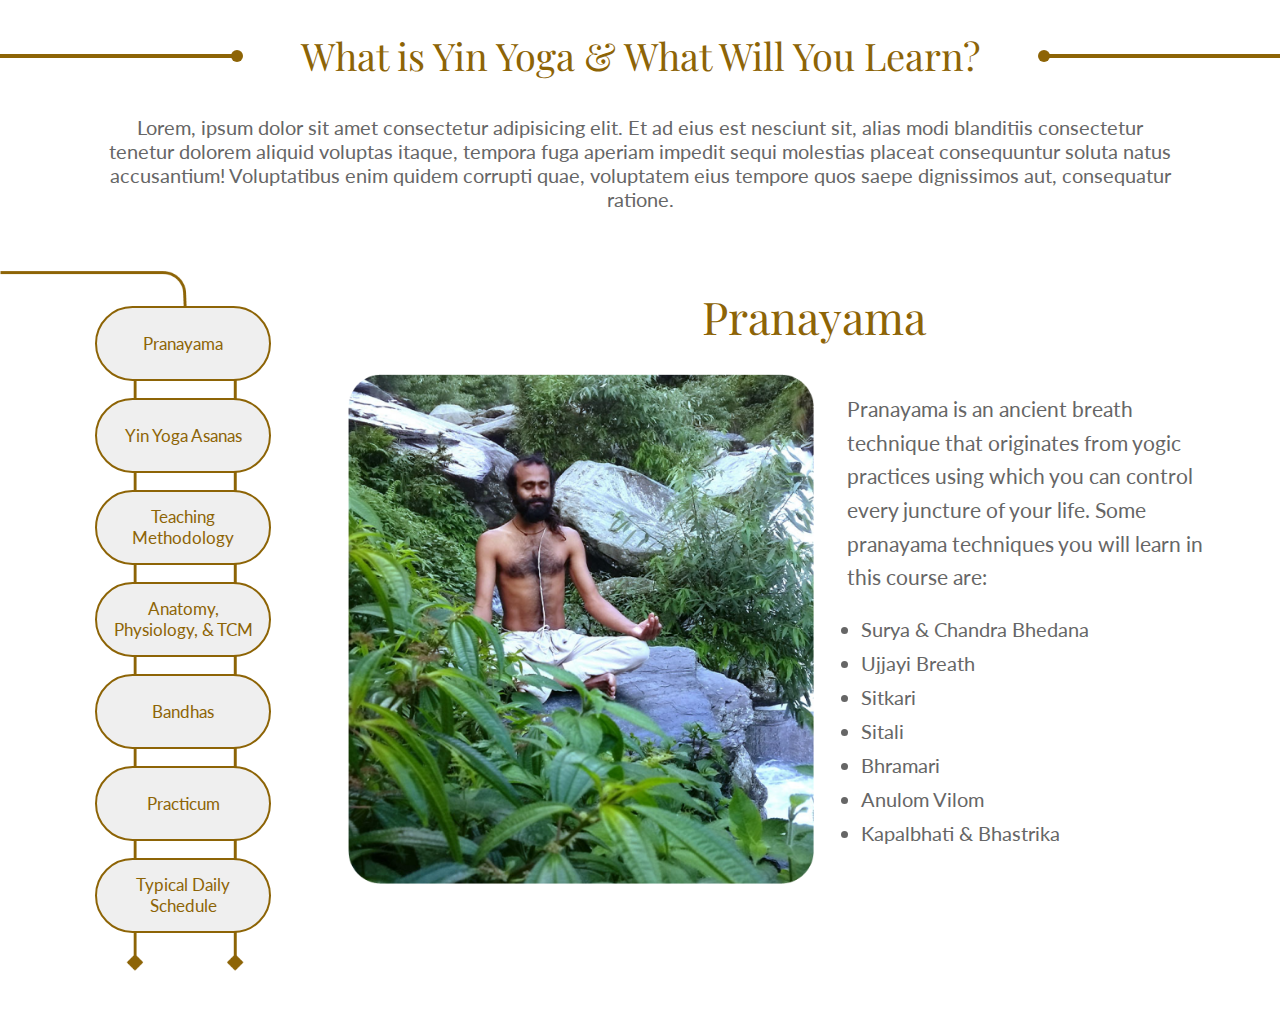
==== project-one/index.html @ 40f3069b "version 1" ====
<!DOCTYPE html>
<html lang="en">
  <head>
    <meta charset="UTF-8" />
    <meta name="viewport" content="width=device-width, initial-scale=1.0" />
    <title>Shree Hari Yoga</title>
    <link rel="stylesheet" href="style.css" />
    <link
      rel="stylesheet"
      type="text/css"
      href="//fonts.googleapis.com/css?family=Playfair+Display"
    />
    <link
      href="https://fonts.googleapis.com/css?family=Lato"
      rel="stylesheet"
    />
  </head>

  <body>
    <div class="container">
      <div class="bar bar1"></div>
      <div class="heading">What is Yin Yoga & What Will You Learn?</div>
      <div class="bar bar2"></div>
    </div>

    <div class="middle-text">
      Lorem, ipsum dolor sit amet consectetur adipisicing elit. Et ad eius est
      nesciunt sit, alias modi blanditiis consectetur tenetur dolorem aliquid
      voluptas itaque, tempora fuga aperiam impedit sequi molestias placeat
      consequuntur soluta natus accusantium! Voluptatibus enim quidem corrupti
      quae, voluptatem eius tempore quos saepe dignissimos aut, consequatur
      ratione.
    </div>

    <div class="main-container">
      <div class="button-bg-container">
        <img class="tab-bg" src="images/tabsbg.png" alt="Background Image" />
        <div class="button-container">
          <button class="btn" data-target="pranayama">Pranayama</button>
          <button class="btn" data-target="asanas">Yin Yoga Asanas</button>
          <button class="btn" data-target="teaching-methodology">
            Teaching Methodology
          </button>
          <button class="btn" data-target="anatomy">
            Anatomy, Physiology, & TCM
          </button>
          <button class="btn" data-target="bandhas">Bandhas</button>
          <button class="btn" data-target="practicum">Practicum</button>
          <button class="btn" data-target="daily-schedule">
            Typical Daily Schedule
          </button>
        </div>
      </div>
      <div class="main-content">
        <div class="title">
          <p>Pranayama</p>
        </div>
        <div class="content">
          <img class="main-image" src="images/pranayama.png" alt="Main Image" />
          <div class="description">
            <p>
              Pranayama is an ancient breath technique that originates from
              yogic practices using which you can control every juncture of your
              life. Some pranayama techniques you will learn in this course are:
            </p>
            <ul>
              <li>Surya & Chandra Bhedana</li>
              <li>Ujjayi Breath</li>
              <li>Sitkari</li>
              <li>Sitali</li>
              <li>Bhramari</li>
              <li>Anulom Vilom</li>
              <li>Kapalbhati & Bhastrika</li>
            </ul>
          </div>
        </div>
      </div>
    </div>
    <script src="main.js"></script>
  </body>
</html>
---- project-one/style.css ----
* {
    margin: 0;
    padding: 0;
  }
  
  .container {
    display: flex;
    align-items: center;
    position: relative;
    top: 30px;
  }
  
  .heading {
    color: #8D6406;
    font-family: 'Playfair Display';
    margin: 0;
    padding: 0 5%;
    text-align: center;
    white-space: nowrap;
    font-size: 38px;
  }
  
  .bar {
    width: 250px;
    height: 4px;
    background-color: #8D6406;
    position: relative;
  }
  
  .bar1 {
    left: 0%;
  }
  
  .bar2 {
    right: 0%;
  }
  
  .bar1::after,
  .bar2::after {
    content: '';
    position: absolute;
    width: 12px;
    height: 12px;
    background-color: #8D6406;
    border-radius: 50%;
    top: 50%;
    transform: translateY(-50%);
  }
  
  .bar1::after {
    right: -6px;
  }
  
  .bar2::after {
    left: -6px;
  }
  
  .middle-text {
    padding-top: 5%;
    padding-left: 8%;
    padding-right: 8%;
    text-align: center;
    font-size: 20px;
    font-family: "Lato", sans-serif;
    color: #666;
  }
  
  .button-bg-container {
    position: relative;
    display: flex;
    margin-bottom: 5%;
  }
  
  .tab-bg {
    width: 90%;
    height: auto;
    margin-top: 60px;
    position: relative;
  }
  
  .button-container {
    position: absolute;
    z-index: 2;
    display: flex;
    flex-direction: column;
    gap: 10px;
    top: 12%;
    left: 35%;
  }
  
  .btn {
    box-sizing: border-box;
    display: flex;
    flex-direction: column;
    justify-content: center;
    align-items: center;
    padding: 9% 5% 9% 5%;
    width: 100%;
    height: 75px;
    border: 2px solid #8D6406;
    border-radius: 50px;
    color: #8D6406;
    font-size: 17px;
    cursor: pointer;
    text-decoration: none;
    text-align: center;
    margin: 2% 0 2% 0;
    font-family: "Lato", sans-serif;
  }
  
  .main-content {
    display: flex;
    flex-direction: column;
    margin-left: 6%;
  }
  
  .title {
    font-family: 'Playfair Display';
    font-size: 45px;
    color: #8D6406;
    text-align: center;
    margin-bottom: 3%;
    margin-top: 8%;
  }
  
  .content {
    display: flex;
    flex-direction: row;
    /* justify-content: flex-start; */
    align-items: flex-start;
  }
  
  .main-image {
    width: 50%;
    height: 65%;
  }
  
  .description {
    max-width: 600px;
  }
  
  .description p {
    font-size: 21px;
    color: #666;
    line-height: 1.6;
    margin: 4% 15% 5% 7%;
    font-family: "Lato";
  }
  
  .description ul {
    list-style-type: disc;
    padding-left: 10%;
    color: #666;
    font-size: 20px;
    font-family: "Lato";
  }
  
  .description li {
    margin-bottom: 10px;
    font-size: 20px;
  }

  .main-container {
    display: flex;
    flex-direction: row;
    align-items: flex-start;
  }
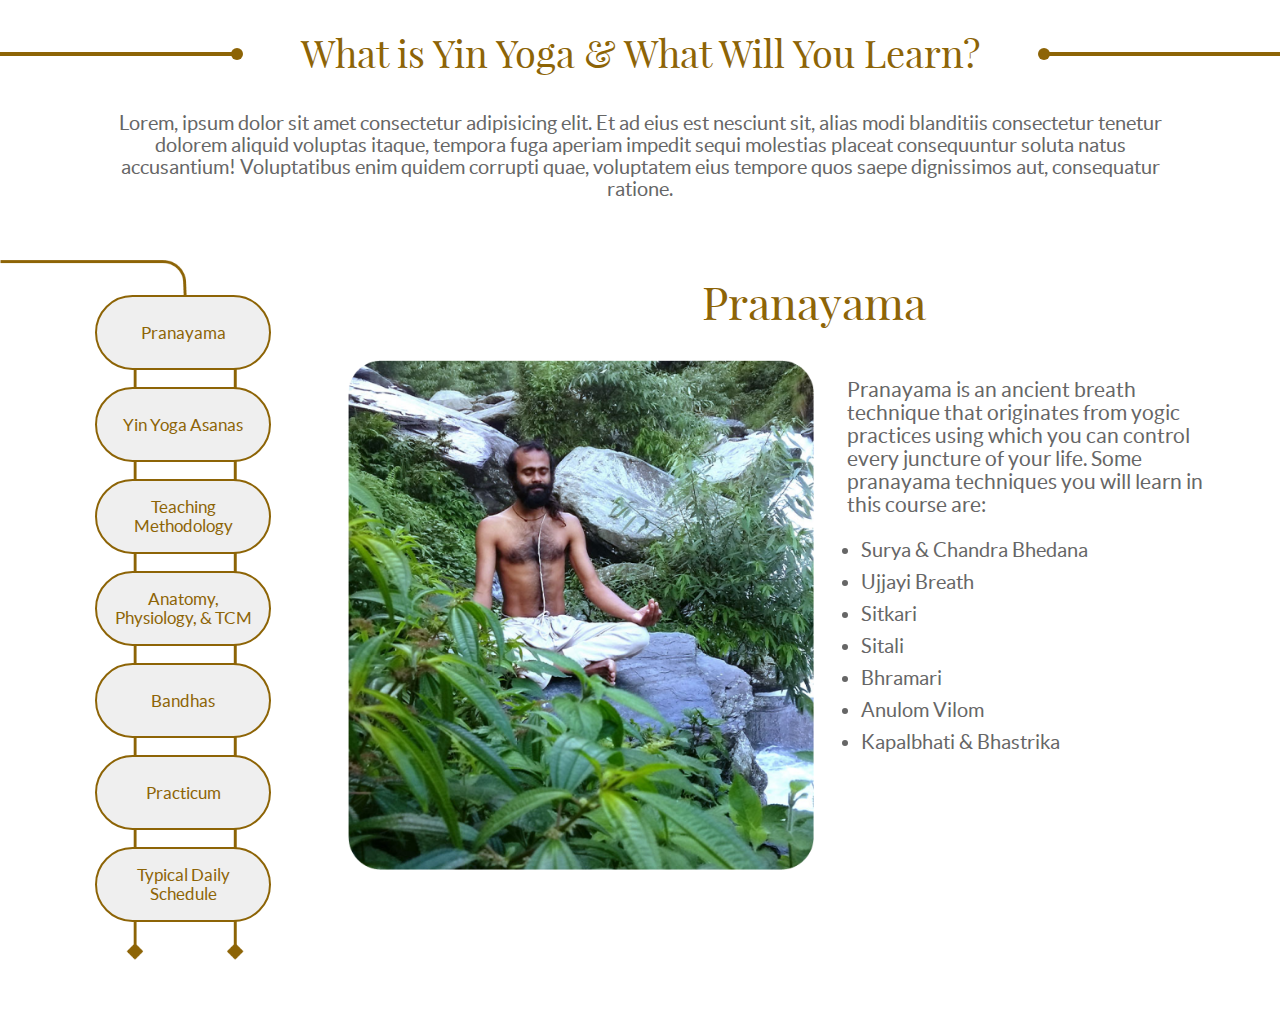
==== commit 8161e251: "version 2" ====
--- a/project-one/index.html
+++ b/project-one/index.html
@@ -5,15 +5,6 @@
     <meta name="viewport" content="width=device-width, initial-scale=1.0" />
     <title>Shree Hari Yoga</title>
     <link rel="stylesheet" href="style.css" />
-    <link
-      rel="stylesheet"
-      type="text/css"
-      href="//fonts.googleapis.com/css?family=Playfair+Display"
-    />
-    <link
-      href="https://fonts.googleapis.com/css?family=Lato"
-      rel="stylesheet"
-    />
   </head>
 
   <body>
--- a/project-one/style.css
+++ b/project-one/style.css
@@ -2,6 +2,22 @@
     margin: 0;
     padding: 0;
   }
+
+@font-face {
+  font-family: 'Lato';
+    src: url('fonts/lato-regular-webfont.woff') format('woff'),
+         url('fonts/lato-regular-webfont.woff2') format('woff2');
+  font-weight: normal;
+  font-style: normal;
+}
+
+@font-face {
+  font-family: 'Playfair Display';
+  src: url('fonts/playfairdisplay-regular-webfont.woff2') format('woff2'),
+       url('fonts/playfairdisplay-regular-webfont.woff') format('woff');
+  font-weight: normal;
+  font-style: normal;
+}
   
   .container {
     display: flex;
@@ -56,9 +72,7 @@
   }
   
   .middle-text {
-    padding-top: 5%;
-    padding-left: 8%;
-    padding-right: 8%;
+    padding: 5% 8% 0 8%;
     text-align: center;
     font-size: 20px;
     font-family: "Lato", sans-serif;
@@ -73,7 +87,6 @@
   
   .tab-bg {
     width: 90%;
-    height: auto;
     margin-top: 60px;
     position: relative;
   }
@@ -89,12 +102,10 @@
   }
   
   .btn {
-    box-sizing: border-box;
     display: flex;
-    flex-direction: column;
     justify-content: center;
     align-items: center;
-    padding: 9% 5% 9% 5%;
+    padding: 9% 5%;
     width: 100%;
     height: 75px;
     border: 2px solid #8D6406;
@@ -102,9 +113,8 @@
     color: #8D6406;
     font-size: 17px;
     cursor: pointer;
-    text-decoration: none;
     text-align: center;
-    margin: 2% 0 2% 0;
+    margin: 2% 0 ;
     font-family: "Lato", sans-serif;
   }
   
@@ -119,14 +129,11 @@
     font-size: 45px;
     color: #8D6406;
     text-align: center;
-    margin-bottom: 3%;
-    margin-top: 8%;
+    margin: 8% 0 3%;
   }
   
   .content {
     display: flex;
-    flex-direction: row;
-    /* justify-content: flex-start; */
     align-items: flex-start;
   }
   
@@ -139,22 +146,22 @@
     max-width: 600px;
   }
   
+  .description p,
+  .description ul {
+      font-size: 21px;
+      color: #666;
+      font-family: "Lato";
+  }
+
   .description p {
-    font-size: 21px;
-    color: #666;
-    line-height: 1.6;
     margin: 4% 15% 5% 7%;
-    font-family: "Lato";
   }
   
   .description ul {
-    list-style-type: disc;
-    padding-left: 10%;
-    color: #666;
-    font-size: 20px;
-    font-family: "Lato";
+      list-style-type: disc;
+      padding-left: 10%;
   }
-  
+
   .description li {
     margin-bottom: 10px;
     font-size: 20px;
@@ -162,6 +169,5 @@
 
   .main-container {
     display: flex;
-    flex-direction: row;
     align-items: flex-start;
   }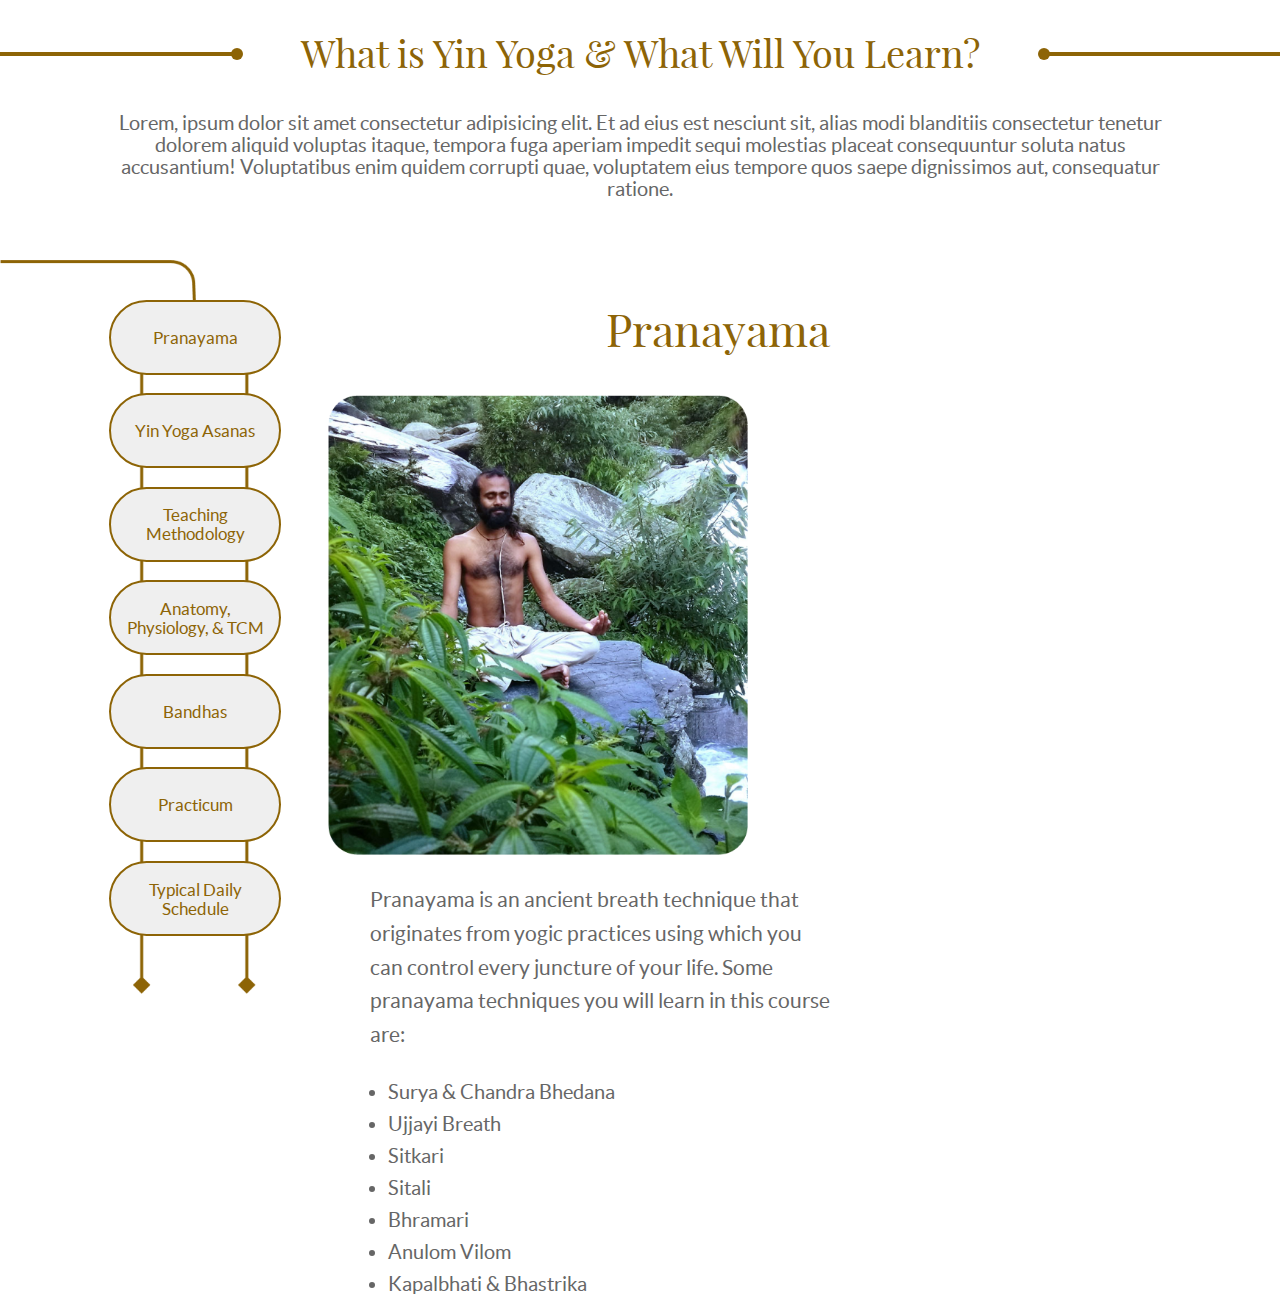
==== commit f094aa5b: "version 3" ====
--- a/project-one/index.html
+++ b/project-one/index.html
@@ -43,10 +43,149 @@
         </div>
       </div>
       <div class="main-content">
-        <div class="title">
-          <p>Pranayama</p>
-        </div>
-        <div class="content">
+        <div class="content" data-content="pranayama">
+          <div class="title">
+            <p>Pranayama</p>
+          </div>
+          <img class="main-image" src="images/pranayama.png" alt="Main Image" />
+          <div class="description">
+            <p>
+              Pranayama is an ancient breath technique that originates from
+              yogic practices using which you can control every juncture of your
+              life. Some pranayama techniques you will learn in this course are:
+            </p>
+            <ul>
+              <li>Surya & Chandra Bhedana</li>
+              <li>Ujjayi Breath</li>
+              <li>Sitkari</li>
+              <li>Sitali</li>
+              <li>Bhramari</li>
+              <li>Anulom Vilom</li>
+              <li>Kapalbhati & Bhastrika</li>
+            </ul>
+          </div>
+        </div>
+        <div class="content" data-content="asanas">
+          <div class="title">
+            <p>Yin Yoga Asanas</p>
+          </div>
+          <img class="main-image" src="images/pranayama.png" alt="Main Image" />
+          <div class="description">
+            <p>
+              Pranayama is an ancient breath technique that originates from
+              yogic practices using which you can control every juncture of your
+              life. Some pranayama techniques you will learn in this course are:
+            </p>
+            <ul>
+              <li>Surya & Chandra Bhedana</li>
+              <li>Ujjayi Breath</li>
+              <li>Sitkari</li>
+              <li>Sitali</li>
+              <li>Bhramari</li>
+              <li>Anulom Vilom</li>
+              <li>Kapalbhati & Bhastrika</li>
+            </ul>
+          </div>
+        </div>
+        <div class="content" data-content="methodology">
+          <div class="title">
+            <p>Pranayama</p>
+          </div>
+          <div class="inner-content">
+            <img
+              class="main-image"
+              src="images/pranayama.png"
+              alt="Main Image"
+            />
+            <div class="description">
+              <p>
+                Pranayama is an ancient breath technique that originates from
+                yogic practices using which you can control every juncture of
+                your life. Some pranayama techniques you will learn in this
+                course are:
+              </p>
+              <ul>
+                <li>Surya & Chandra Bhedana</li>
+                <li>Ujjayi Breath</li>
+                <li>Sitkari</li>
+                <li>Sitali</li>
+                <li>Bhramari</li>
+                <li>Anulom Vilom</li>
+                <li>Kapalbhati & Bhastrika</li>
+              </ul>
+            </div>
+          </div>
+        </div>
+        <div class="content" data-content="anatomy">
+          <div class="title">
+            <p>Anatomy, Physiology, & TCM</p>
+          </div>
+          <img class="main-image" src="images/pranayama.png" alt="Main Image" />
+          <div class="description">
+            <p>
+              Pranayama is an ancient breath technique that originates from
+              yogic practices using which you can control every juncture of your
+              life. Some pranayama techniques you will learn in this course are:
+            </p>
+            <ul>
+              <li>Surya & Chandra Bhedana</li>
+              <li>Ujjayi Breath</li>
+              <li>Sitkari</li>
+              <li>Sitali</li>
+              <li>Bhramari</li>
+              <li>Anulom Vilom</li>
+              <li>Kapalbhati & Bhastrika</li>
+            </ul>
+          </div>
+        </div>
+        <div class="content" data-content="bandhas">
+          <div class="title">
+            <p>Bandhas</p>
+          </div>
+          <img class="main-image" src="images/pranayama.png" alt="Main Image" />
+          <div class="description">
+            <p>
+              Pranayama is an ancient breath technique that originates from
+              yogic practices using which you can control every juncture of your
+              life. Some pranayama techniques you will learn in this course are:
+            </p>
+            <ul>
+              <li>Surya & Chandra Bhedana</li>
+              <li>Ujjayi Breath</li>
+              <li>Sitkari</li>
+              <li>Sitali</li>
+              <li>Bhramari</li>
+              <li>Anulom Vilom</li>
+              <li>Kapalbhati & Bhastrika</li>
+            </ul>
+          </div>
+        </div>
+        <div class="content" data-content="practicum">
+          <div class="title">
+            <p>Practicum</p>
+          </div>
+          <img class="main-image" src="images/pranayama.png" alt="Main Image" />
+          <div class="description">
+            <p>
+              Pranayama is an ancient breath technique that originates from
+              yogic practices using which you can control every juncture of your
+              life. Some pranayama techniques you will learn in this course are:
+            </p>
+            <ul>
+              <li>Surya & Chandra Bhedana</li>
+              <li>Ujjayi Breath</li>
+              <li>Sitkari</li>
+              <li>Sitali</li>
+              <li>Bhramari</li>
+              <li>Anulom Vilom</li>
+              <li>Kapalbhati & Bhastrika</li>
+            </ul>
+          </div>
+        </div>
+        <div class="content" data-content="schedule">
+          <div class="title">
+            <p>Schedule</p>
+          </div>
           <img class="main-image" src="images/pranayama.png" alt="Main Image" />
           <div class="description">
             <p>
--- a/project-one/style.css
+++ b/project-one/style.css
@@ -1,12 +1,12 @@
 * {
-    margin: 0;
-    padding: 0;
-  }
+  margin: 0;
+  padding: 0;
+}
 
 @font-face {
   font-family: 'Lato';
-    src: url('fonts/lato-regular-webfont.woff') format('woff'),
-         url('fonts/lato-regular-webfont.woff2') format('woff2');
+  src: url('fonts/lato-regular-webfont.woff') format('woff'),
+       url('fonts/lato-regular-webfont.woff2') format('woff2');
   font-weight: normal;
   font-style: normal;
 }
@@ -18,156 +18,167 @@
   font-weight: normal;
   font-style: normal;
 }
-  
-  .container {
-    display: flex;
-    align-items: center;
-    position: relative;
-    top: 30px;
-  }
-  
-  .heading {
-    color: #8D6406;
-    font-family: 'Playfair Display';
-    margin: 0;
-    padding: 0 5%;
-    text-align: center;
-    white-space: nowrap;
-    font-size: 38px;
-  }
-  
-  .bar {
-    width: 250px;
-    height: 4px;
-    background-color: #8D6406;
-    position: relative;
-  }
-  
-  .bar1 {
-    left: 0%;
-  }
-  
-  .bar2 {
-    right: 0%;
-  }
-  
-  .bar1::after,
-  .bar2::after {
-    content: '';
-    position: absolute;
-    width: 12px;
-    height: 12px;
-    background-color: #8D6406;
-    border-radius: 50%;
-    top: 50%;
-    transform: translateY(-50%);
-  }
-  
-  .bar1::after {
-    right: -6px;
-  }
-  
-  .bar2::after {
-    left: -6px;
-  }
-  
-  .middle-text {
-    padding: 5% 8% 0 8%;
-    text-align: center;
-    font-size: 20px;
-    font-family: "Lato", sans-serif;
-    color: #666;
-  }
-  
-  .button-bg-container {
-    position: relative;
-    display: flex;
-    margin-bottom: 5%;
-  }
-  
-  .tab-bg {
-    width: 90%;
-    margin-top: 60px;
-    position: relative;
-  }
-  
-  .button-container {
-    position: absolute;
-    z-index: 2;
-    display: flex;
-    flex-direction: column;
-    gap: 10px;
-    top: 12%;
-    left: 35%;
-  }
-  
-  .btn {
-    display: flex;
-    justify-content: center;
-    align-items: center;
-    padding: 9% 5%;
-    width: 100%;
-    height: 75px;
-    border: 2px solid #8D6406;
-    border-radius: 50px;
-    color: #8D6406;
-    font-size: 17px;
-    cursor: pointer;
-    text-align: center;
-    margin: 2% 0 ;
-    font-family: "Lato", sans-serif;
-  }
-  
-  .main-content {
-    display: flex;
-    flex-direction: column;
-    margin-left: 6%;
-  }
-  
-  .title {
-    font-family: 'Playfair Display';
-    font-size: 45px;
-    color: #8D6406;
-    text-align: center;
-    margin: 8% 0 3%;
-  }
-  
-  .content {
-    display: flex;
-    align-items: flex-start;
-  }
-  
-  .main-image {
-    width: 50%;
-    height: 65%;
-  }
-  
-  .description {
-    max-width: 600px;
-  }
-  
-  .description p,
-  .description ul {
-      font-size: 21px;
-      color: #666;
-      font-family: "Lato";
-  }
 
-  .description p {
-    margin: 4% 15% 5% 7%;
-  }
-  
-  .description ul {
-      list-style-type: disc;
-      padding-left: 10%;
-  }
+.container {
+  display: flex;
+  align-items: center;
+  position: relative;
+  top: 30px;
+}
 
-  .description li {
-    margin-bottom: 10px;
-    font-size: 20px;
-  }
+.heading {
+  color: #8D6406;
+  font-family: 'Playfair Display';
+  margin: 0;
+  padding: 0 5%;
+  text-align: center;
+  white-space: nowrap;
+  font-size: 38px;
+}
 
-  .main-container {
-    display: flex;
-    align-items: flex-start;
-  }+.bar {
+  width: 250px;
+  height: 4px;
+  background-color: #8D6406;
+  position: relative;
+}
+
+.bar1 {
+  left: 0%;
+}
+
+.bar2 {
+  right: 0%;
+}
+
+.bar1::after,
+.bar2::after {
+  content: '';
+  position: absolute;
+  width: 12px;
+  height: 12px;
+  background-color: #8D6406;
+  border-radius: 50%;
+  top: 50%;
+  transform: translateY(-50%);
+}
+
+.bar1::after {
+  right: -6px;
+}
+
+.bar2::after {
+  left: -6px;
+}
+
+.main-container {
+  display: flex;
+  align-items: flex-start;
+}
+
+.middle-text {
+  padding: 5% 8% 0 8%;
+  text-align: center;
+  font-size: 20px;
+  font-family: "Lato", sans-serif;
+  color: #666;
+}
+
+.button-bg-container {
+  position: relative;
+  display: flex;
+  margin-bottom: 5%;
+}
+
+.tab-bg {
+  width: 75%;
+  margin-top: 60px;
+  position: relative;
+}
+
+.button-container {
+  position: absolute;
+  z-index: 2;
+  display: flex;
+  flex-direction: column;
+  gap: 10px;
+  top: 12%;
+  left: 32%;
+}
+
+.btn {
+  display: flex;
+  justify-content: center;
+  align-items: center;
+  padding: 9% 5%;
+  width: 80%;
+  height: 75px;
+  border: 2px solid #8D6406;
+  border-radius: 50px;
+  color: #8D6406;
+  font-size: 17px;
+  cursor: pointer;
+  text-align: center;
+  margin: 2% 0;
+  font-family: "Lato", sans-serif;
+}
+
+.main-content {
+  display: flex;
+  flex-direction: column;
+  margin-left: -1%;
+}
+
+.title {
+  font-family: 'Playfair Display';
+  font-size: 45px;
+  color: #8D6406;
+  text-align: center;
+  margin: 17% 0 6% 30%;
+}
+
+.content {
+  display: none;
+  flex-direction: column;
+  align-items: flex-start;
+  gap: 20px; 
+}
+
+.content-inner {
+  display: flex;
+  align-items: flex-start;
+  gap: 20px;
+}
+
+.main-image {
+  width: 70%;
+  height: 85%;
+}
+
+.description {
+  max-width: 600px;
+}
+
+.description p, .description ul {
+  flex: 1;
+}
+.description p {
+  font-size: 21px;
+  color: #666;
+  line-height: 1.6;
+  margin: 4% 15% 5% 7%;
+  font-family: "Lato";
+}
+
+.description ul {
+  list-style-type: disc;
+  padding-left: 10%; 
+  color: #666;
+  font-size: 20px;
+  font-family: "Lato";
+}
+
+.description li {
+  margin-bottom: 10px;
+  font-size: 20px;
+}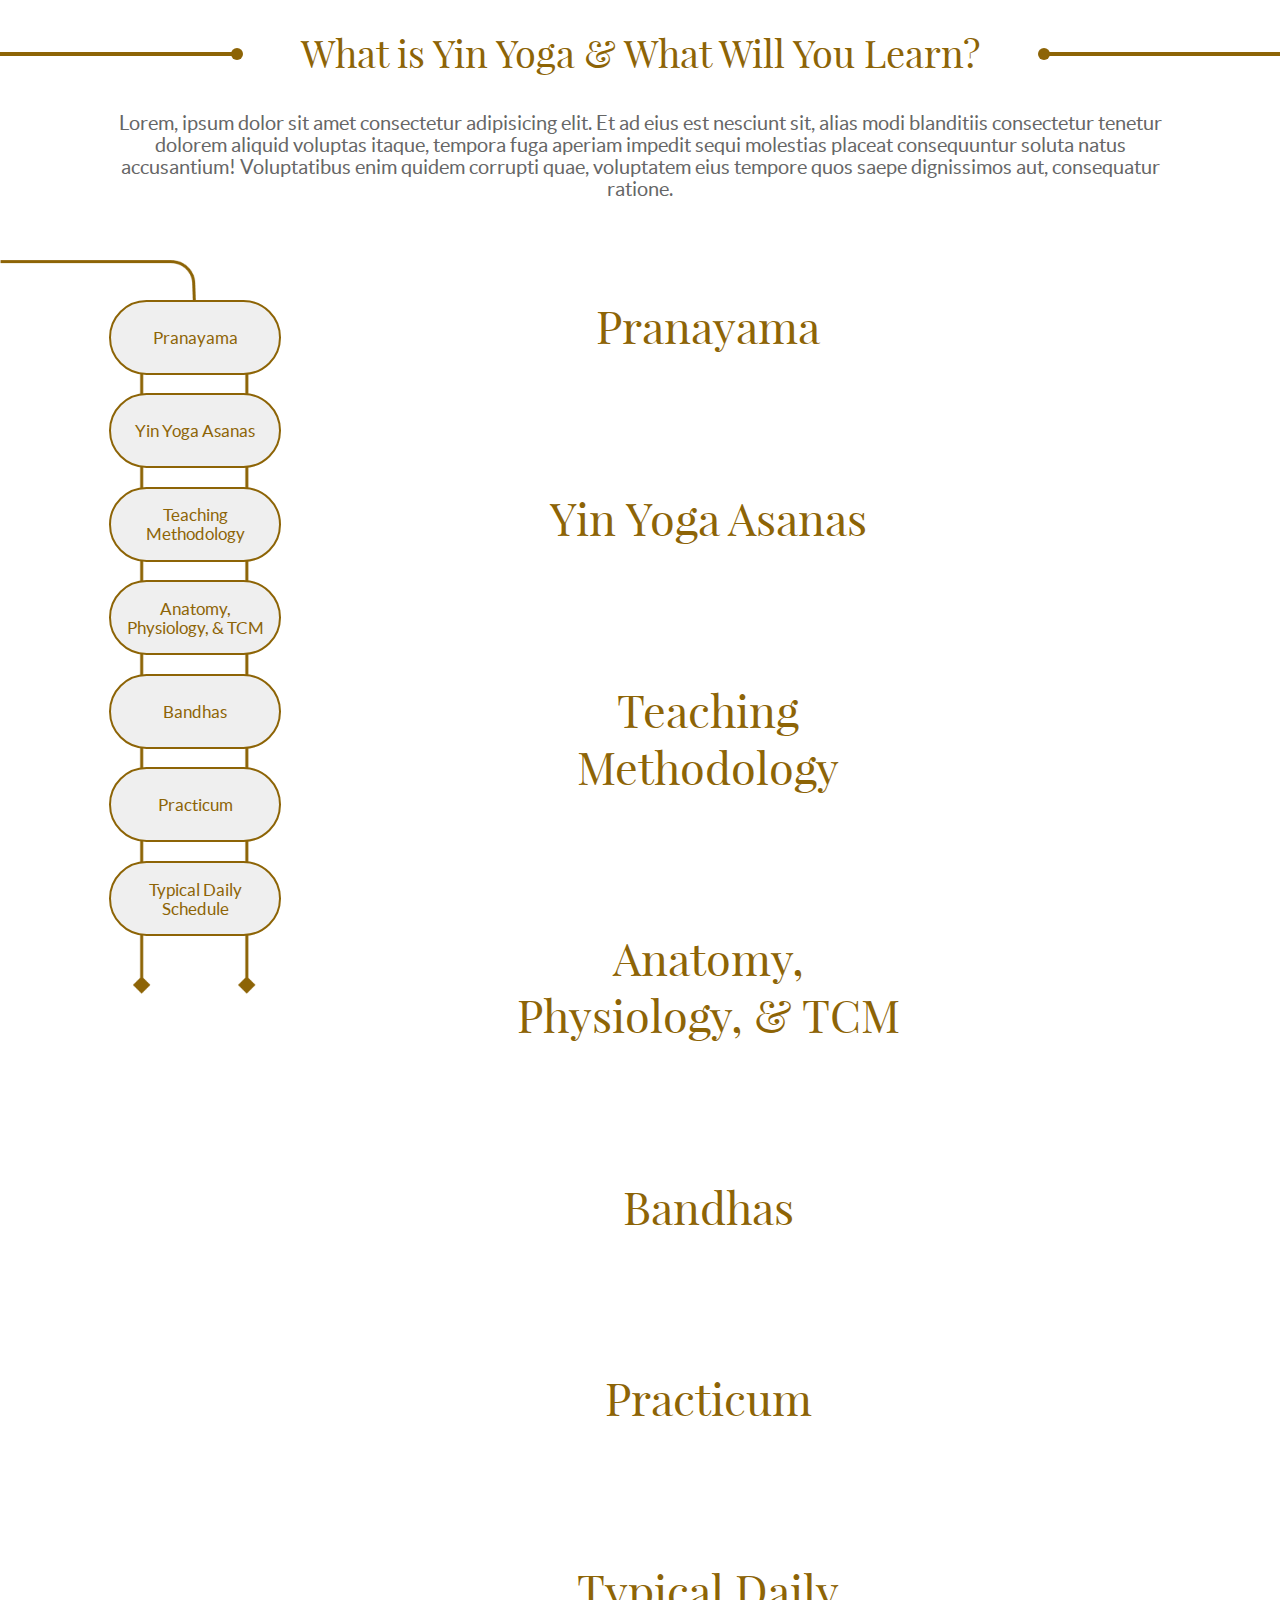
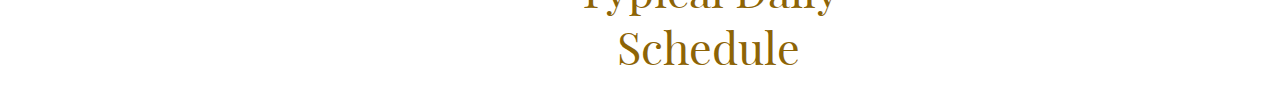
==== commit 4b9bb2bd: "version 4" ====
--- a/project-one/index.html
+++ b/project-one/index.html
@@ -43,165 +43,207 @@
         </div>
       </div>
       <div class="main-content">
-        <div class="content" data-content="pranayama">
+        <div class="inner-content" data-target="pranayama">
           <div class="title">
             <p>Pranayama</p>
           </div>
-          <img class="main-image" src="images/pranayama.png" alt="Main Image" />
-          <div class="description">
-            <p>
-              Pranayama is an ancient breath technique that originates from
-              yogic practices using which you can control every juncture of your
-              life. Some pranayama techniques you will learn in this course are:
-            </p>
-            <ul>
-              <li>Surya & Chandra Bhedana</li>
-              <li>Ujjayi Breath</li>
-              <li>Sitkari</li>
-              <li>Sitali</li>
-              <li>Bhramari</li>
-              <li>Anulom Vilom</li>
-              <li>Kapalbhati & Bhastrika</li>
-            </ul>
-          </div>
-        </div>
-        <div class="content" data-content="asanas">
+          <div class="content">
+            <img
+              class="main-image"
+              src="images/pranayama.png"
+              alt="Main Image"
+            />
+            <div class="description">
+              <p>
+                Pranayama is an ancient breath technique that originates from
+                yogic practices using which you can control every juncture of
+                your life. Some pranayama techniques you will learn in this
+                course are:
+              </p>
+              <ul>
+                <li>Surya & Chandra Bhedana</li>
+                <li>Ujjayi Breath</li>
+                <li>Sitkari</li>
+                <li>Sitali</li>
+                <li>Bhramari</li>
+                <li>Anulom Vilom</li>
+                <li>Kapalbhati & Bhastrika</li>
+              </ul>
+            </div>
+          </div>
+        </div>
+        <div class="inner-content" data-target="asanas">
           <div class="title">
             <p>Yin Yoga Asanas</p>
           </div>
-          <img class="main-image" src="images/pranayama.png" alt="Main Image" />
-          <div class="description">
-            <p>
-              Pranayama is an ancient breath technique that originates from
-              yogic practices using which you can control every juncture of your
-              life. Some pranayama techniques you will learn in this course are:
-            </p>
-            <ul>
-              <li>Surya & Chandra Bhedana</li>
-              <li>Ujjayi Breath</li>
-              <li>Sitkari</li>
-              <li>Sitali</li>
-              <li>Bhramari</li>
-              <li>Anulom Vilom</li>
-              <li>Kapalbhati & Bhastrika</li>
-            </ul>
-          </div>
-        </div>
-        <div class="content" data-content="methodology">
-          <div class="title">
-            <p>Pranayama</p>
-          </div>
-          <div class="inner-content">
-            <img
-              class="main-image"
-              src="images/pranayama.png"
-              alt="Main Image"
-            />
-            <div class="description">
-              <p>
-                Pranayama is an ancient breath technique that originates from
-                yogic practices using which you can control every juncture of
-                your life. Some pranayama techniques you will learn in this
-                course are:
-              </p>
-              <ul>
-                <li>Surya & Chandra Bhedana</li>
-                <li>Ujjayi Breath</li>
-                <li>Sitkari</li>
-                <li>Sitali</li>
-                <li>Bhramari</li>
-                <li>Anulom Vilom</li>
-                <li>Kapalbhati & Bhastrika</li>
-              </ul>
-            </div>
-          </div>
-        </div>
-        <div class="content" data-content="anatomy">
+          <div class="content">
+            <img
+              class="main-image"
+              src="images/pranayama.png"
+              alt="Main Image"
+            />
+            <div class="description">
+              <p>
+                Pranayama is an ancient breath technique that originates from
+                yogic practices using which you can control every juncture of
+                your life. Some pranayama techniques you will learn in this
+                course are:
+              </p>
+              <ul>
+                <li>Surya & Chandra Bhedana</li>
+                <li>Ujjayi Breath</li>
+                <li>Sitkari</li>
+                <li>Sitali</li>
+                <li>Bhramari</li>
+                <li>Anulom Vilom</li>
+                <li>Kapalbhati & Bhastrika</li>
+              </ul>
+            </div>
+          </div>
+        </div>
+        <div class="inner-content" data-target="teaching-methodology">
+          <div class="title">
+            <p>Teaching Methodology</p>
+          </div>
+          <div class="content">
+            <img
+              class="main-image"
+              src="images/pranayama.png"
+              alt="Main Image"
+            />
+            <div class="description">
+              <p>
+                Pranayama is an ancient breath technique that originates from
+                yogic practices using which you can control every juncture of
+                your life. Some pranayama techniques you will learn in this
+                course are:
+              </p>
+              <ul>
+                <li>Surya & Chandra Bhedana</li>
+                <li>Ujjayi Breath</li>
+                <li>Sitkari</li>
+                <li>Sitali</li>
+                <li>Bhramari</li>
+                <li>Anulom Vilom</li>
+                <li>Kapalbhati & Bhastrika</li>
+              </ul>
+            </div>
+          </div>
+        </div>
+        <div class="inner-content" data-target="anatomy">
           <div class="title">
             <p>Anatomy, Physiology, & TCM</p>
           </div>
-          <img class="main-image" src="images/pranayama.png" alt="Main Image" />
-          <div class="description">
-            <p>
-              Pranayama is an ancient breath technique that originates from
-              yogic practices using which you can control every juncture of your
-              life. Some pranayama techniques you will learn in this course are:
-            </p>
-            <ul>
-              <li>Surya & Chandra Bhedana</li>
-              <li>Ujjayi Breath</li>
-              <li>Sitkari</li>
-              <li>Sitali</li>
-              <li>Bhramari</li>
-              <li>Anulom Vilom</li>
-              <li>Kapalbhati & Bhastrika</li>
-            </ul>
-          </div>
-        </div>
-        <div class="content" data-content="bandhas">
+          <div class="content">
+            <img
+              class="main-image"
+              src="images/pranayama.png"
+              alt="Main Image"
+            />
+            <div class="description">
+              <p>
+                Pranayama is an ancient breath technique that originates from
+                yogic practices using which you can control every juncture of
+                your life. Some pranayama techniques you will learn in this
+                course are:
+              </p>
+              <ul>
+                <li>Surya & Chandra Bhedana</li>
+                <li>Ujjayi Breath</li>
+                <li>Sitkari</li>
+                <li>Sitali</li>
+                <li>Bhramari</li>
+                <li>Anulom Vilom</li>
+                <li>Kapalbhati & Bhastrika</li>
+              </ul>
+            </div>
+          </div>
+        </div>
+        <div class="inner-content" data-target="bandhas">
           <div class="title">
             <p>Bandhas</p>
           </div>
-          <img class="main-image" src="images/pranayama.png" alt="Main Image" />
-          <div class="description">
-            <p>
-              Pranayama is an ancient breath technique that originates from
-              yogic practices using which you can control every juncture of your
-              life. Some pranayama techniques you will learn in this course are:
-            </p>
-            <ul>
-              <li>Surya & Chandra Bhedana</li>
-              <li>Ujjayi Breath</li>
-              <li>Sitkari</li>
-              <li>Sitali</li>
-              <li>Bhramari</li>
-              <li>Anulom Vilom</li>
-              <li>Kapalbhati & Bhastrika</li>
-            </ul>
-          </div>
-        </div>
-        <div class="content" data-content="practicum">
+          <div class="content">
+            <img
+              class="main-image"
+              src="images/pranayama.png"
+              alt="Main Image"
+            />
+            <div class="description">
+              <p>
+                Pranayama is an ancient breath technique that originates from
+                yogic practices using which you can control every juncture of
+                your life. Some pranayama techniques you will learn in this
+                course are:
+              </p>
+              <ul>
+                <li>Surya & Chandra Bhedana</li>
+                <li>Ujjayi Breath</li>
+                <li>Sitkari</li>
+                <li>Sitali</li>
+                <li>Bhramari</li>
+                <li>Anulom Vilom</li>
+                <li>Kapalbhati & Bhastrika</li>
+              </ul>
+            </div>
+          </div>
+        </div>
+        <div class="inner-content" data-target="practicum">
           <div class="title">
             <p>Practicum</p>
           </div>
-          <img class="main-image" src="images/pranayama.png" alt="Main Image" />
-          <div class="description">
-            <p>
-              Pranayama is an ancient breath technique that originates from
-              yogic practices using which you can control every juncture of your
-              life. Some pranayama techniques you will learn in this course are:
-            </p>
-            <ul>
-              <li>Surya & Chandra Bhedana</li>
-              <li>Ujjayi Breath</li>
-              <li>Sitkari</li>
-              <li>Sitali</li>
-              <li>Bhramari</li>
-              <li>Anulom Vilom</li>
-              <li>Kapalbhati & Bhastrika</li>
-            </ul>
-          </div>
-        </div>
-        <div class="content" data-content="schedule">
-          <div class="title">
-            <p>Schedule</p>
-          </div>
-          <img class="main-image" src="images/pranayama.png" alt="Main Image" />
-          <div class="description">
-            <p>
-              Pranayama is an ancient breath technique that originates from
-              yogic practices using which you can control every juncture of your
-              life. Some pranayama techniques you will learn in this course are:
-            </p>
-            <ul>
-              <li>Surya & Chandra Bhedana</li>
-              <li>Ujjayi Breath</li>
-              <li>Sitkari</li>
-              <li>Sitali</li>
-              <li>Bhramari</li>
-              <li>Anulom Vilom</li>
-              <li>Kapalbhati & Bhastrika</li>
-            </ul>
+          <div class="content">
+            <img
+              class="main-image"
+              src="images/pranayama.png"
+              alt="Main Image"
+            />
+            <div class="description">
+              <p>
+                Pranayama is an ancient breath technique that originates from
+                yogic practices using which you can control every juncture of
+                your life. Some pranayama techniques you will learn in this
+                course are:
+              </p>
+              <ul>
+                <li>Surya & Chandra Bhedana</li>
+                <li>Ujjayi Breath</li>
+                <li>Sitkari</li>
+                <li>Sitali</li>
+                <li>Bhramari</li>
+                <li>Anulom Vilom</li>
+                <li>Kapalbhati & Bhastrika</li>
+              </ul>
+            </div>
+          </div>
+        </div>
+        <div class="inner-content" data-target="daily-schedule">
+          <div class="title">
+            <p>Typical Daily Schedule</p>
+          </div>
+          <div class="content">
+            <img
+              class="main-image"
+              src="images/pranayama.png"
+              alt="Main Image"
+            />
+            <div class="description">
+              <p>
+                Pranayama is an ancient breath technique that originates from
+                yogic practices using which you can control every juncture of
+                your life. Some pranayama techniques you will learn in this
+                course are:
+              </p>
+              <ul>
+                <li>Surya & Chandra Bhedana</li>
+                <li>Ujjayi Breath</li>
+                <li>Sitkari</li>
+                <li>Sitali</li>
+                <li>Bhramari</li>
+                <li>Anulom Vilom</li>
+                <li>Kapalbhati & Bhastrika</li>
+              </ul>
+            </div>
           </div>
         </div>
       </div>
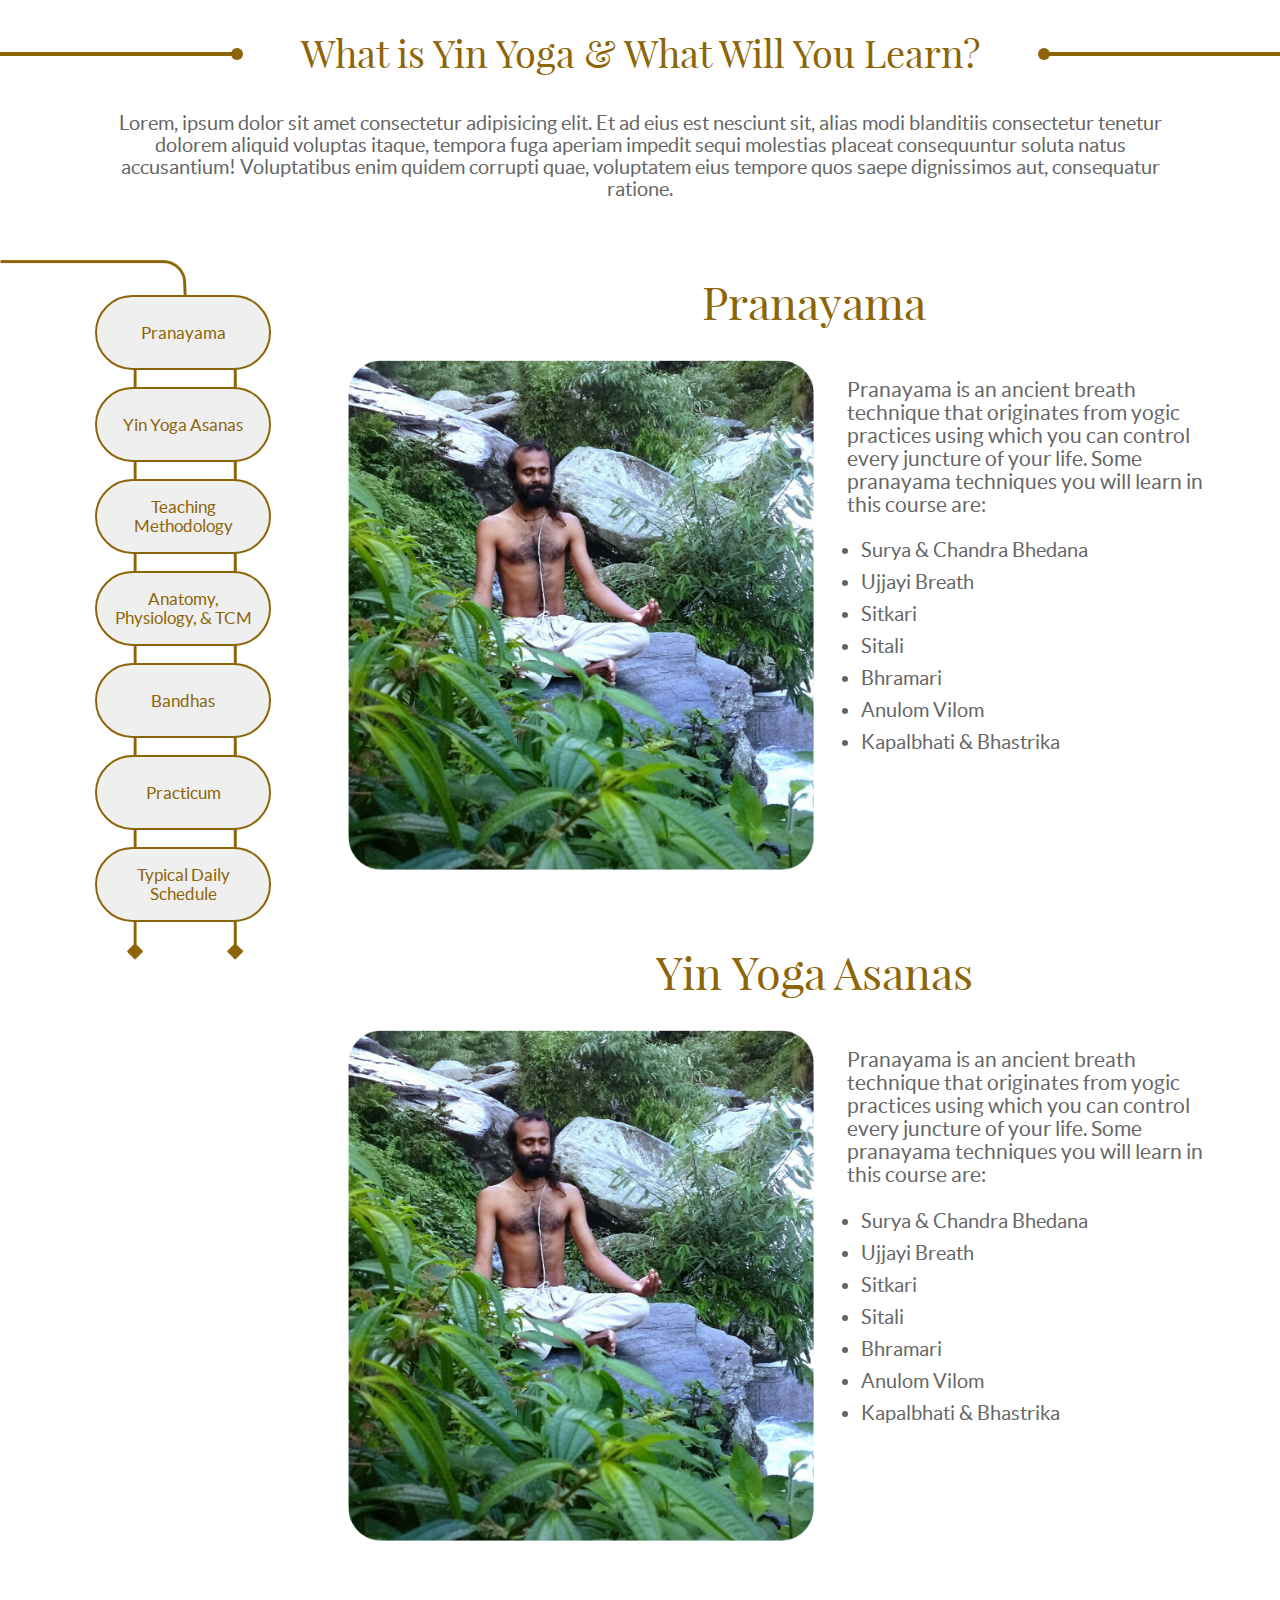
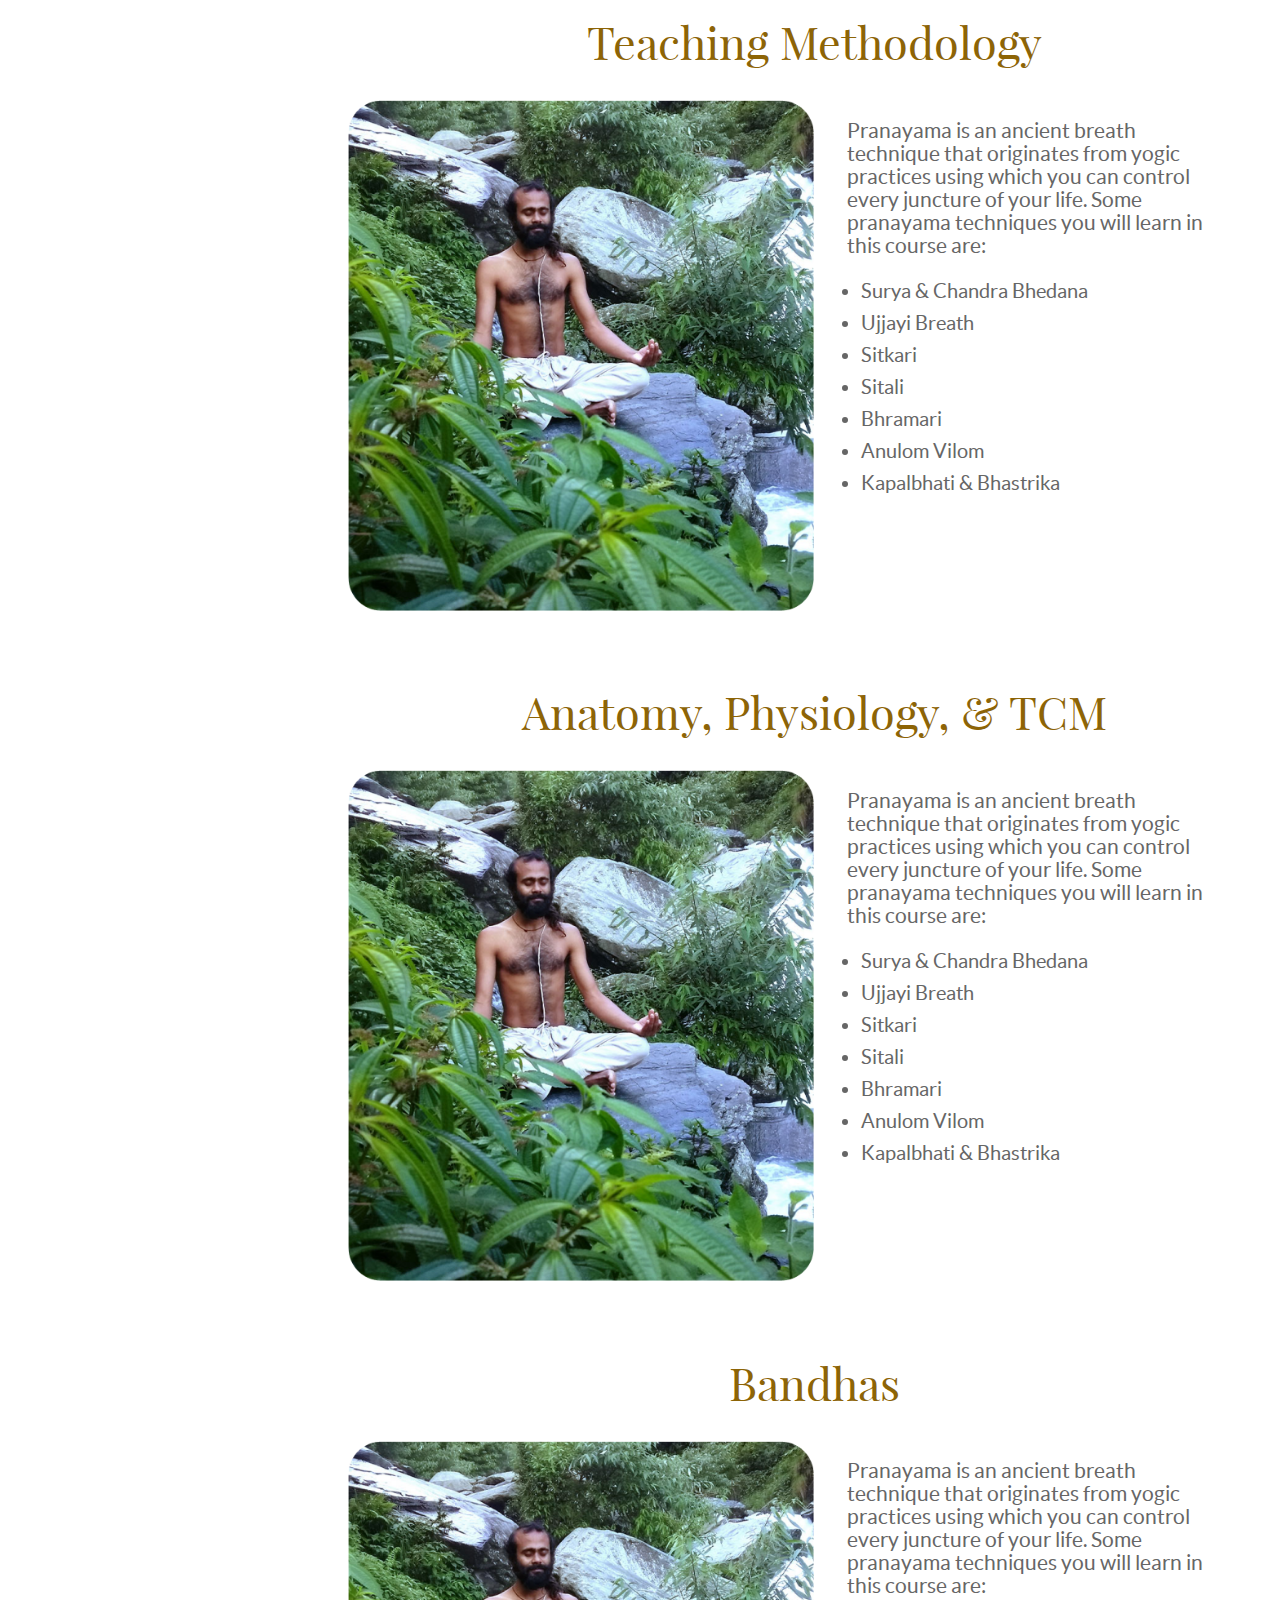
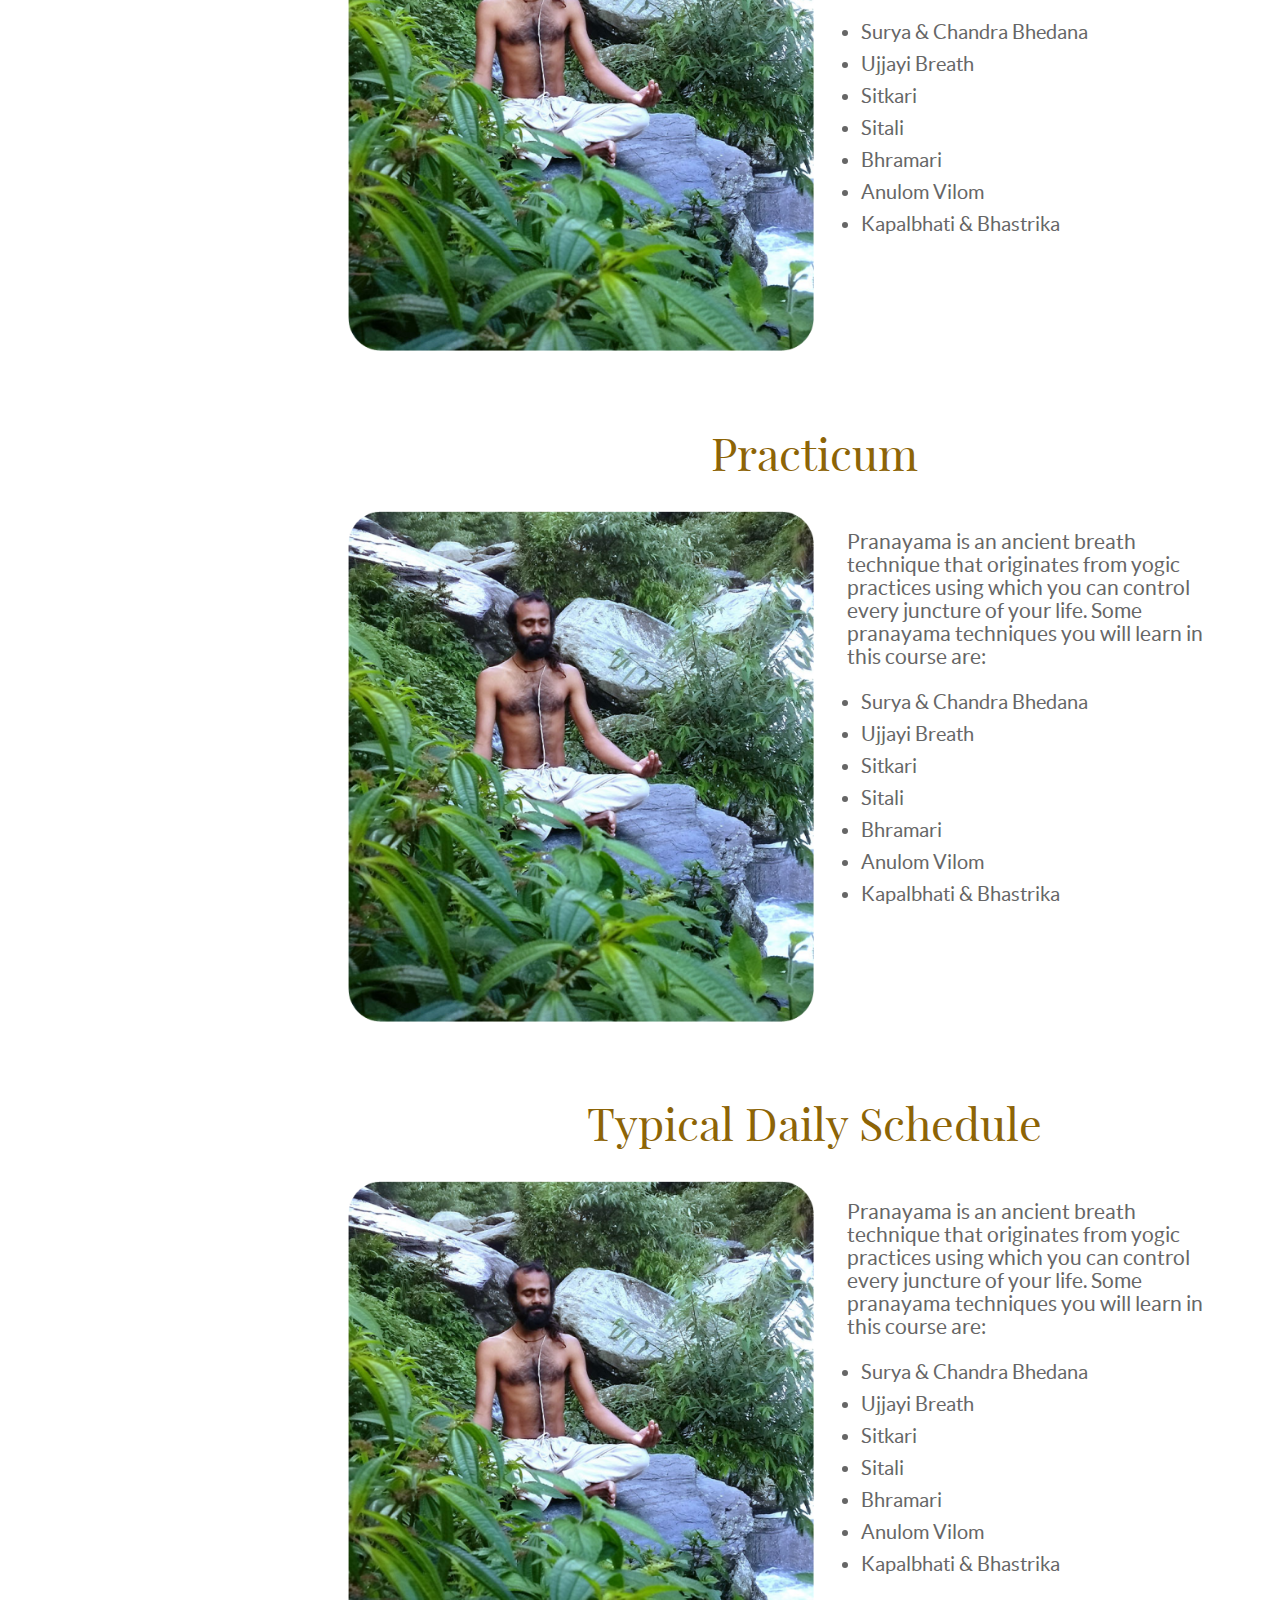
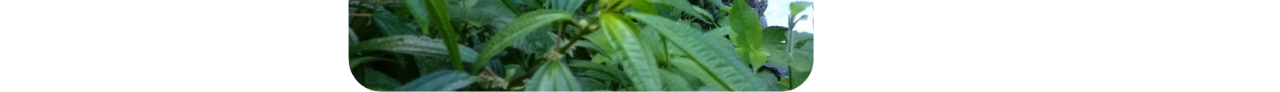
==== commit 3827264e: "version 4 redo" ====
--- a/project-one/index.html
+++ b/project-one/index.html
@@ -101,7 +101,7 @@
             </div>
           </div>
         </div>
-        <div class="inner-content" data-target="teaching-methodology">
+        <div class="inner-content" data-target="methodology">
           <div class="title">
             <p>Teaching Methodology</p>
           </div>
@@ -217,7 +217,7 @@
             </div>
           </div>
         </div>
-        <div class="inner-content" data-target="daily-schedule">
+        <div class="inner-content" data-target="schedule">
           <div class="title">
             <p>Typical Daily Schedule</p>
           </div>
--- a/project-one/style.css
+++ b/project-one/style.css
@@ -4,19 +4,19 @@
 }
 
 @font-face {
-  font-family: 'Lato';
+font-family: 'Lato';
   src: url('fonts/lato-regular-webfont.woff') format('woff'),
        url('fonts/lato-regular-webfont.woff2') format('woff2');
-  font-weight: normal;
-  font-style: normal;
+font-weight: normal;
+font-style: normal;
 }
 
 @font-face {
-  font-family: 'Playfair Display';
-  src: url('fonts/playfairdisplay-regular-webfont.woff2') format('woff2'),
-       url('fonts/playfairdisplay-regular-webfont.woff') format('woff');
-  font-weight: normal;
-  font-style: normal;
+font-family: 'Playfair Display';
+src: url('fonts/playfairdisplay-regular-webfont.woff2') format('woff2'),
+     url('fonts/playfairdisplay-regular-webfont.woff') format('woff');
+font-weight: normal;
+font-style: normal;
 }
 
 .container {
@@ -71,11 +71,6 @@
   left: -6px;
 }
 
-.main-container {
-  display: flex;
-  align-items: flex-start;
-}
-
 .middle-text {
   padding: 5% 8% 0 8%;
   text-align: center;
@@ -91,7 +86,7 @@
 }
 
 .tab-bg {
-  width: 75%;
+  width: 90%;
   margin-top: 60px;
   position: relative;
 }
@@ -103,7 +98,7 @@
   flex-direction: column;
   gap: 10px;
   top: 12%;
-  left: 32%;
+  left: 35%;
 }
 
 .btn {
@@ -111,7 +106,7 @@
   justify-content: center;
   align-items: center;
   padding: 9% 5%;
-  width: 80%;
+  width: 100%;
   height: 75px;
   border: 2px solid #8D6406;
   border-radius: 50px;
@@ -119,14 +114,14 @@
   font-size: 17px;
   cursor: pointer;
   text-align: center;
-  margin: 2% 0;
+  margin: 2% 0 ;
   font-family: "Lato", sans-serif;
 }
 
 .main-content {
   display: flex;
   flex-direction: column;
-  margin-left: -1%;
+  margin-left: 6%;
 }
 
 .title {
@@ -134,51 +129,45 @@
   font-size: 45px;
   color: #8D6406;
   text-align: center;
-  margin: 17% 0 6% 30%;
+  margin: 8% 0 3%;
 }
 
 .content {
-  display: none;
-  flex-direction: column;
-  align-items: flex-start;
-  gap: 20px; 
-}
-
-.content-inner {
   display: flex;
   align-items: flex-start;
-  gap: 20px;
 }
 
 .main-image {
-  width: 70%;
-  height: 85%;
+  width: 50%;
+  height: 65%;
 }
 
 .description {
   max-width: 600px;
 }
 
-.description p, .description ul {
-  flex: 1;
+.description p,
+.description ul {
+    font-size: 21px;
+    color: #666;
+    font-family: "Lato";
 }
+
 .description p {
-  font-size: 21px;
-  color: #666;
-  line-height: 1.6;
   margin: 4% 15% 5% 7%;
-  font-family: "Lato";
 }
 
 .description ul {
-  list-style-type: disc;
-  padding-left: 10%; 
-  color: #666;
-  font-size: 20px;
-  font-family: "Lato";
+    list-style-type: disc;
+    padding-left: 10%;
 }
 
 .description li {
   margin-bottom: 10px;
   font-size: 20px;
+}
+
+.main-container {
+  display: flex;
+  align-items: flex-start;
 }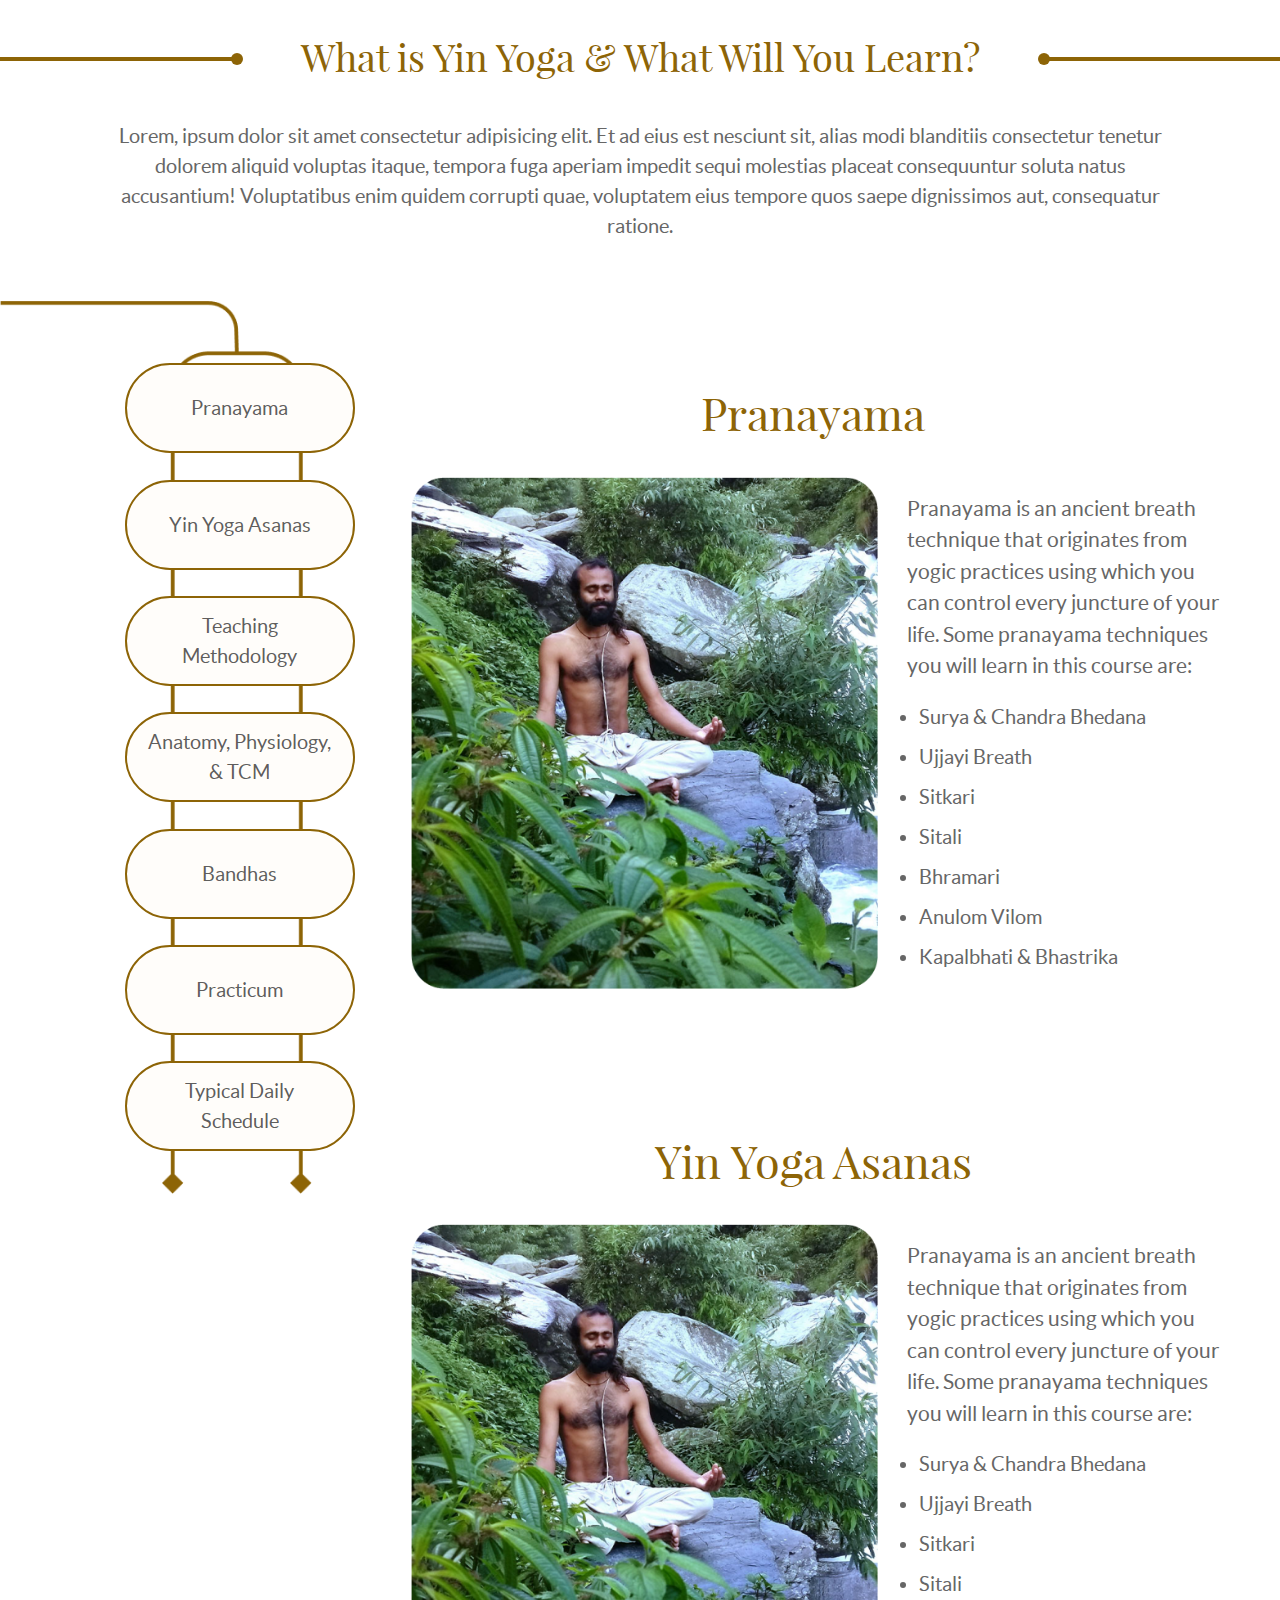
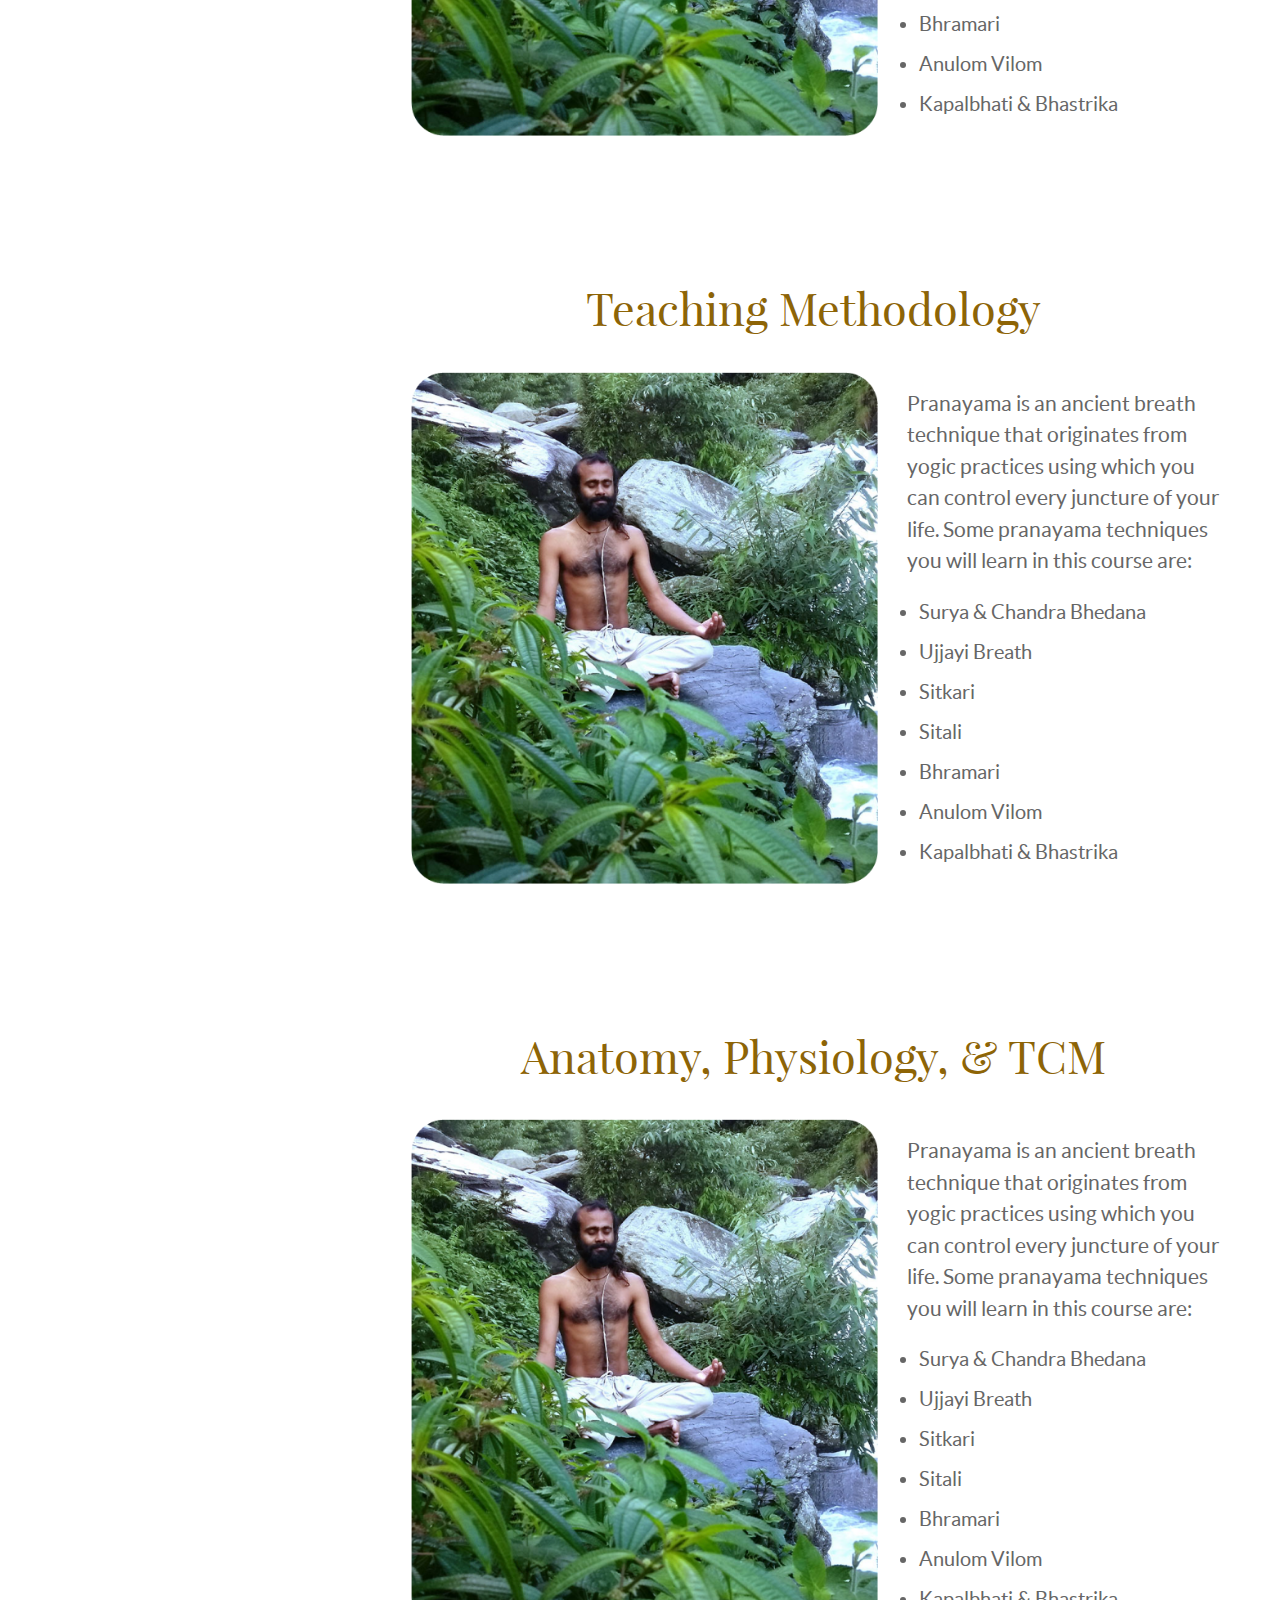
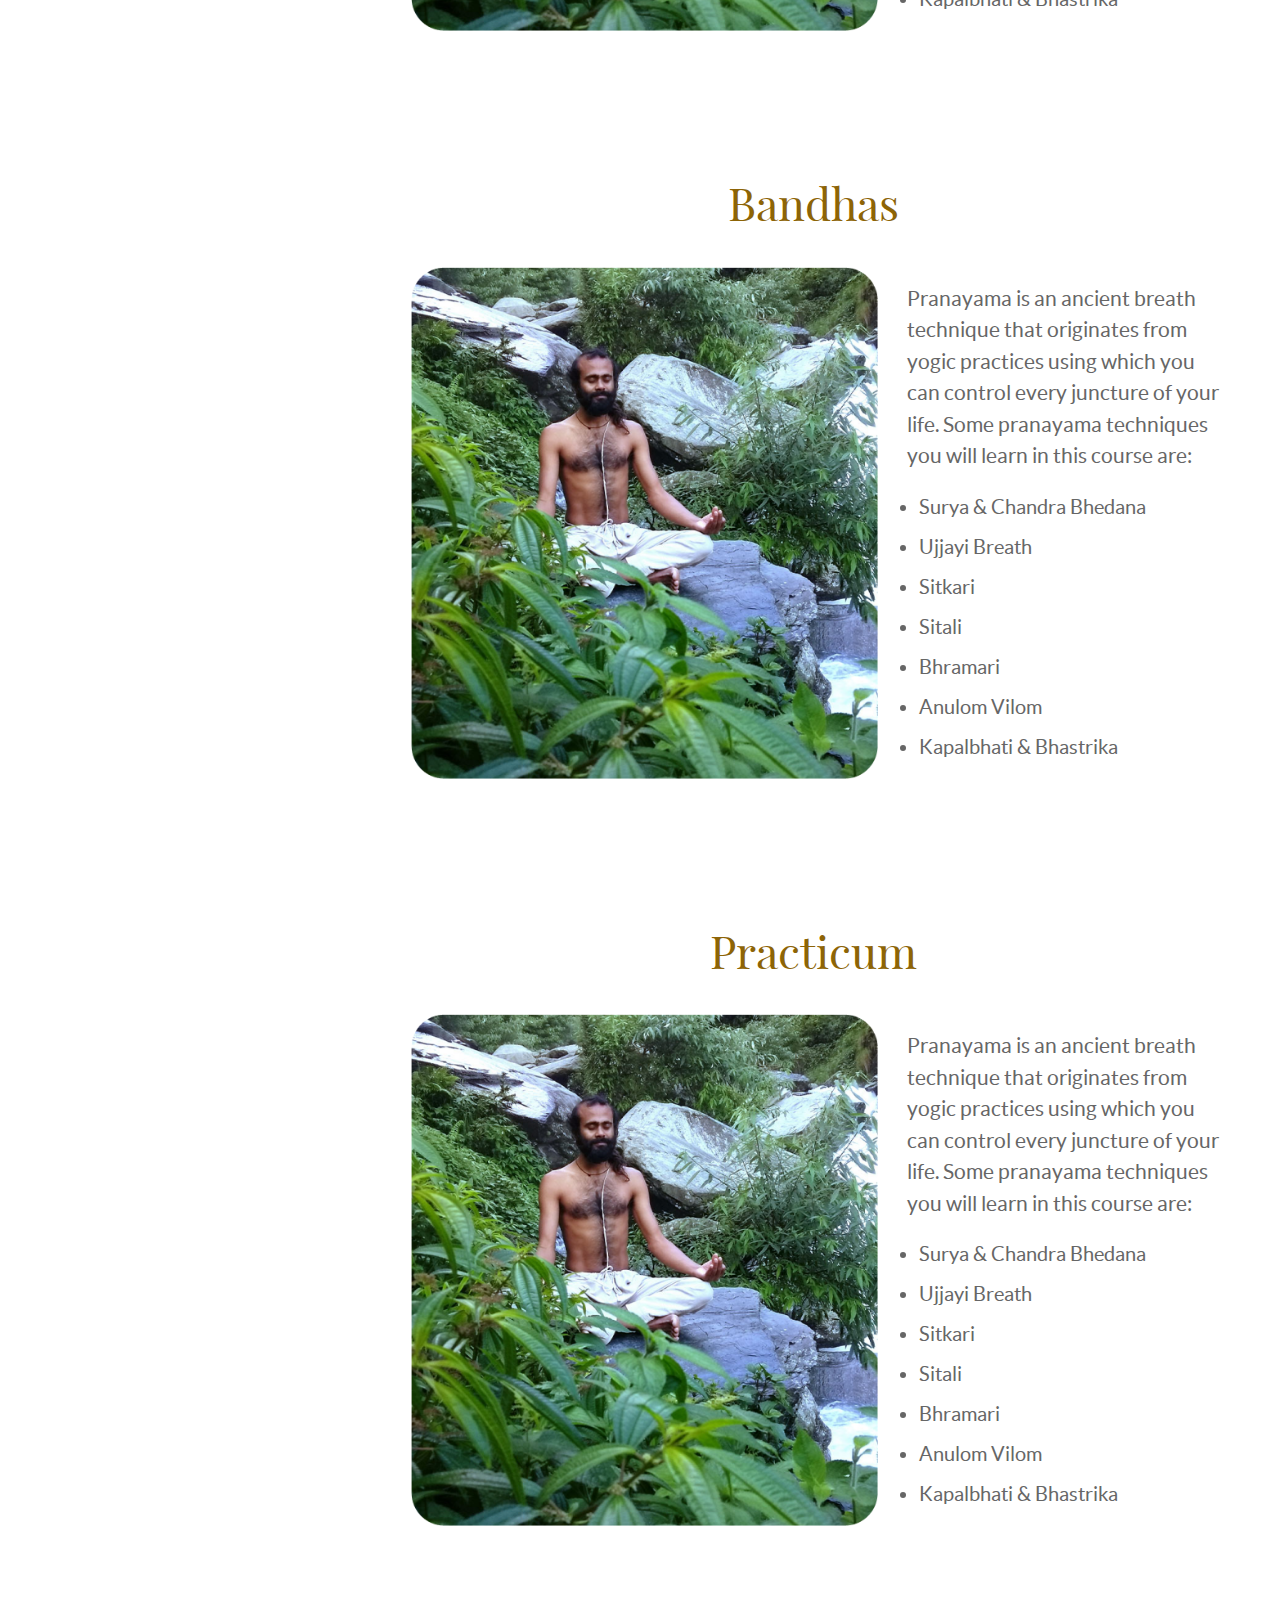
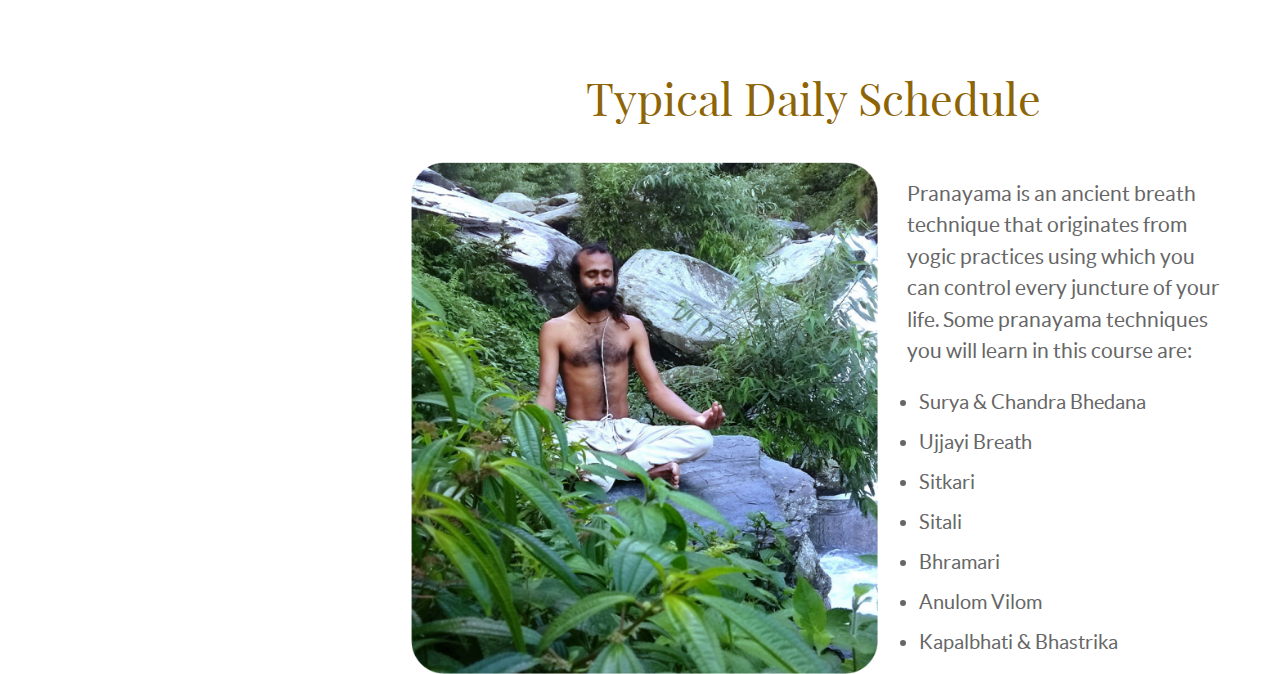
==== commit ff270afb: "version 5" ====
--- a/project-one/index.html
+++ b/project-one/index.html
@@ -4,11 +4,17 @@
     <meta charset="UTF-8" />
     <meta name="viewport" content="width=device-width, initial-scale=1.0" />
     <title>Shree Hari Yoga</title>
+    <link
+      href="https://cdn.jsdelivr.net/npm/bootstrap@5.3.3/dist/css/bootstrap.min.css"
+      rel="stylesheet"
+      integrity="sha384-QWTKZyjpPEjISv5WaRU9OFeRpok6YctnYmDr5pNlyT2bRjXh0JMhjY6hW+ALEwIH"
+      crossorigin="anonymous"
+    />
     <link rel="stylesheet" href="style.css" />
   </head>
 
   <body>
-    <div class="container">
+    <div class="heading-container">
       <div class="bar bar1"></div>
       <div class="heading">What is Yin Yoga & What Will You Learn?</div>
       <div class="bar bar2"></div>
@@ -26,22 +32,66 @@
     <div class="main-container">
       <div class="button-bg-container">
         <img class="tab-bg" src="images/tabsbg.png" alt="Background Image" />
-        <div class="button-container">
-          <button class="btn" data-target="pranayama">Pranayama</button>
-          <button class="btn" data-target="asanas">Yin Yoga Asanas</button>
-          <button class="btn" data-target="teaching-methodology">
-            Teaching Methodology
-          </button>
-          <button class="btn" data-target="anatomy">
-            Anatomy, Physiology, & TCM
-          </button>
-          <button class="btn" data-target="bandhas">Bandhas</button>
-          <button class="btn" data-target="practicum">Practicum</button>
-          <button class="btn" data-target="daily-schedule">
-            Typical Daily Schedule
-          </button>
-        </div>
+
+        <nav class="navbar navbar-expand-lg">
+          <div class="container-fluid">
+            <button
+              class="navbar-toggler"
+              type="button"
+              data-bs-toggle="collapse"
+              data-bs-target="#navbarNav"
+              aria-controls="navbarNav"
+              aria-expanded="false"
+              aria-label="Toggle navigation"
+            >
+              <span class="navbar-toggler-icon"></span>
+            </button>
+            <div class="collapse navbar-collapse" id="navbarNav">
+              <ul class="navbar-nav flex-column">
+                <li class="nav-item">
+                  <button class="nav-link btn" data-target="pranayama">
+                    Pranayama
+                  </button>
+                </li>
+                <li class="nav-item">
+                  <button class="nav-link btn" data-target="asanas">
+                    Yin Yoga Asanas
+                  </button>
+                </li>
+                <li class="nav-item">
+                  <button
+                    class="nav-link btn"
+                    data-target="teaching-methodology"
+                  >
+                    Teaching Methodology
+                  </button>
+                </li>
+                <li class="nav-item">
+                  <button class="nav-link btn" data-target="anatomy">
+                    Anatomy, Physiology, & TCM
+                  </button>
+                </li>
+                <li class="nav-item">
+                  <button class="nav-link btn" data-target="bandhas">
+                    Bandhas
+                  </button>
+                </li>
+                <li class="nav-item">
+                  <button class="nav-link btn" data-target="practicum">
+                    Practicum
+                  </button>
+                </li>
+                <li class="nav-item">
+                  <button class="nav-link btn" data-target="daily-schedule">
+                    Typical Daily Schedule
+                  </button>
+                </li>
+              </ul>
+            </div>
+          </div>
+        </nav>
       </div>
+
       <div class="main-content">
         <div class="inner-content" data-target="pranayama">
           <div class="title">
@@ -101,7 +151,7 @@
             </div>
           </div>
         </div>
-        <div class="inner-content" data-target="methodology">
+        <div class="inner-content" data-target="teaching-methodology">
           <div class="title">
             <p>Teaching Methodology</p>
           </div>
@@ -217,7 +267,7 @@
             </div>
           </div>
         </div>
-        <div class="inner-content" data-target="schedule">
+        <div class="inner-content" data-target="daily-schedule">
           <div class="title">
             <p>Typical Daily Schedule</p>
           </div>
@@ -248,6 +298,12 @@
         </div>
       </div>
     </div>
+
+    <script
+      src="https://cdn.jsdelivr.net/npm/bootstrap@5.3.3/dist/js/bootstrap.bundle.min.js"
+      integrity="sha384-YvpcrYf0tY3lHB60NNkmXc5s9fDVZLESaAA55NDzOxhy9GkcIdslK1eN7N6jIeHz"
+      crossorigin="anonymous"
+    ></script>
     <script src="main.js"></script>
   </body>
 </html>
--- a/project-one/style.css
+++ b/project-one/style.css
@@ -1,173 +1,452 @@
-* {
+/* * {
   margin: 0;
   padding: 0;
-}
+  background-color: rgb(182, 182, 182);
+} */
 
 @font-face {
-font-family: 'Lato';
-  src: url('fonts/lato-regular-webfont.woff') format('woff'),
-       url('fonts/lato-regular-webfont.woff2') format('woff2');
-font-weight: normal;
-font-style: normal;
-}
-
-@font-face {
-font-family: 'Playfair Display';
-src: url('fonts/playfairdisplay-regular-webfont.woff2') format('woff2'),
-     url('fonts/playfairdisplay-regular-webfont.woff') format('woff');
-font-weight: normal;
-font-style: normal;
-}
-
-.container {
-  display: flex;
-  align-items: center;
-  position: relative;
-  top: 30px;
-}
-
-.heading {
-  color: #8D6406;
+  font-family: 'Lato';
+    src: url('fonts/lato-regular-webfont.woff') format('woff'),
+         url('fonts/lato-regular-webfont.woff2') format('woff2');
+  font-weight: normal;
+  font-style: normal;
+  }
+  
+  @font-face {
   font-family: 'Playfair Display';
-  margin: 0;
-  padding: 0 5%;
-  text-align: center;
-  white-space: nowrap;
-  font-size: 38px;
-}
-
-.bar {
-  width: 250px;
-  height: 4px;
-  background-color: #8D6406;
-  position: relative;
-}
-
-.bar1 {
-  left: 0%;
-}
-
-.bar2 {
-  right: 0%;
-}
-
-.bar1::after,
-.bar2::after {
-  content: '';
-  position: absolute;
-  width: 12px;
-  height: 12px;
-  background-color: #8D6406;
-  border-radius: 50%;
-  top: 50%;
-  transform: translateY(-50%);
-}
-
-.bar1::after {
-  right: -6px;
-}
-
-.bar2::after {
-  left: -6px;
-}
-
-.middle-text {
-  padding: 5% 8% 0 8%;
-  text-align: center;
-  font-size: 20px;
-  font-family: "Lato", sans-serif;
-  color: #666;
-}
-
-.button-bg-container {
-  position: relative;
-  display: flex;
-  margin-bottom: 5%;
-}
-
-.tab-bg {
-  width: 90%;
-  margin-top: 60px;
-  position: relative;
-}
-
-.button-container {
-  position: absolute;
-  z-index: 2;
-  display: flex;
-  flex-direction: column;
-  gap: 10px;
-  top: 12%;
-  left: 35%;
-}
-
-.btn {
-  display: flex;
-  justify-content: center;
-  align-items: center;
-  padding: 9% 5%;
-  width: 100%;
-  height: 75px;
-  border: 2px solid #8D6406;
-  border-radius: 50px;
-  color: #8D6406;
-  font-size: 17px;
-  cursor: pointer;
-  text-align: center;
-  margin: 2% 0 ;
-  font-family: "Lato", sans-serif;
-}
-
-.main-content {
-  display: flex;
-  flex-direction: column;
-  margin-left: 6%;
-}
-
-.title {
-  font-family: 'Playfair Display';
-  font-size: 45px;
-  color: #8D6406;
-  text-align: center;
-  margin: 8% 0 3%;
-}
-
-.content {
-  display: flex;
-  align-items: flex-start;
-}
-
-.main-image {
-  width: 50%;
-  height: 65%;
-}
-
-.description {
-  max-width: 600px;
-}
-
-.description p,
-.description ul {
-    font-size: 21px;
+  src: url('fonts/playfairdisplay-regular-webfont.woff2') format('woff2'),
+       url('fonts/playfairdisplay-regular-webfont.woff') format('woff');
+  font-weight: normal;
+  font-style: normal;
+  }
+  
+  .heading-container {
+    display: flex;
+    align-items: center;
+    position: relative;
+  }
+  
+  .heading {
+    color: #8D6406;
+    font-family: 'Playfair Display';
+    margin: 0;
+    padding: 0 5%;
+    text-align: center;
+    white-space: nowrap;
+  }
+  
+  .bar {
+    width: 250px;
+    height: 4px;
+    background-color: #8D6406;
+    position: relative;
+  }
+  
+  .bar1 {
+    left: 0%;
+  }
+  
+  .bar2 {
+    right: 0%;
+  }
+  
+  .bar1::after,
+  .bar2::after {
+    content: '';
+    position: absolute;
+    width: 12px;
+    height: 12px;
+    background-color: #8D6406;
+    border-radius: 50%;
+    top: 50%;
+    transform: translateY(-50%);
+  }
+  
+  .bar1::after {
+    right: -6px;
+  }
+  
+  .bar2::after {
+    left: -6px;
+  }
+  
+  .title {
+    font-family: 'Playfair Display';
+    color: #8D6406;
+    text-align: center;
+  }
+  
+  .middle-text {
+    padding: 5% 8% 0 8%;
+    text-align: center;
+    font-family: "Lato", sans-serif;
     color: #666;
-    font-family: "Lato";
-}
-
-.description p {
-  margin: 4% 15% 5% 7%;
-}
-
-.description ul {
+  }
+  
+  .main-container {
+    display: flex;
+    align-items: flex-start;
+  }
+  
+  .button-bg-container {
+    position: relative;
+    display: flex;
+    margin-bottom: 5%;
+  }
+  
+  .tab-bg {
+    width: 90%;
+    margin-top: 60px;
+    position: relative;
+  }
+  
+  .main-content {
+    display: flex;
+    flex-direction: column;
+  }
+  
+  .content {
+    display: flex;
+    align-items: flex-start;
+  }
+  
+  .description {
+    max-width: 600px;
+  }
+  
+  .description p,
+  .description ul {
+      color: #666;
+      font-family: "Lato";
+      flex: 1;
+  }
+  
+  
+  .description ul {
     list-style-type: disc;
     padding-left: 10%;
-}
-
-.description li {
-  margin-bottom: 10px;
-  font-size: 20px;
-}
-
-.main-container {
-  display: flex;
-  align-items: flex-start;
-}+  }
+  
+  .description li {
+    margin-bottom: 10px;
+  }
+  
+  .toggler {
+    background-color: rgb(255, 253, 250);
+    border-radius: 3px;
+    left: 90%;
+  }
+  
+  .navbar {
+    display: flex;
+    align-items: flex-start;
+    justify-content: flex-start;
+  }
+  
+  .navbar-nav {
+    z-index: 2;
+    display: flex;
+    gap: 15px;
+    transition: 0.5s;
+  }
+  
+  .navbar-collapse {
+    justify-content: flex-start;
+    flex-direction: row;
+    flex-wrap: nowrap;
+  }
+  
+  .navbar-toggler {
+    margin-left: auto;
+  }
+  
+  .nav-item {
+    display: flex;
+    justify-content: center;
+    align-items: center;
+    padding: 9% 5%;
+    border: 2px solid #8D6406;
+    border-radius: 50px;
+    color: #8D6406;
+    cursor: pointer;
+    text-align: center;
+    margin: 2% 0;
+    font-family: "Lato", sans-serif;
+    background-color: rgb(255, 253, 250);
+  }
+  
+  @media (max-width: 600px) {
+    .content {
+      flex-direction: column;
+      align-items: center;
+    }
+  
+    .tab-bg {
+      display: none;
+    }
+  
+    .main-image {
+      width: 80%;
+      margin-bottom: 20px;
+    }
+  
+    .main-content {
+      width: 100%;
+      margin-bottom: 20px;
+    }
+  
+    .navbar {
+      justify-content: center;
+      width: 100%;
+      margin-left: 5%;
+    }
+  
+    .navbar-nav {
+      flex-direction: row;
+      margin-left: 0;
+      margin-top: 0;
+      flex-wrap: nowrap; /* wrap */
+      justify-content: flex-start;
+      gap: 3px;
+    }
+  
+    .navbar-nav .nav-item {
+      flex: 1;
+      text-align: center;
+    }
+  
+    .navbar-collapse {
+      display: flex;
+      justify-content: center; 
+    }
+  
+    .heading-container {
+      display: flex;
+      align-items: center;
+      position: relative;
+      top: 20px;
+    }
+  
+    .heading {
+      color: #8D6406;
+      font-family: 'Playfair Display';
+      margin: 0;
+      text-align: center;
+      white-space: nowrap;
+      font-size: 22px;
+    }
+  
+    .middle-text {
+      padding: 7% 6% 0 6%;
+      text-align: center;
+      font-size: 16px;
+      font-family: "Lato", sans-serif;
+      color: #666;
+    }
+  
+    .title {
+      font-family: 'Playfair Display';
+      font-size: 35px;
+      color: #8D6406;
+      text-align: center;
+    }
+  
+    .nav-item {
+      padding: 5% 3%;
+      height: 30px;
+      font-size: 13px;
+  }
+  
+    .description {
+      max-width: 400px;
+    }
+  
+    .description p,
+    .description ul {
+        font-size: 18px;
+        color: #666;
+        font-family: "Lato";
+        flex: 1;
+    }
+  
+    .description p {
+      margin-top: 2%;
+    }
+  
+    .description ul {
+      list-style-type: disc;
+    }
+  
+    .description li {
+      margin-bottom: 10px;
+      font-size: 18px;
+    }
+  
+    .main-container {
+      flex-direction: column;
+    }
+  }
+  
+  @media (min-width: 601px) and (max-width: 1000px) {
+    .main-image {
+      width: 45%;
+      height: 60%;
+      margin-left: 5%;
+    }
+  
+    .tab-bg {
+      display: none;
+    }
+  
+    .navbar {
+      justify-content: center;
+      width: 50%;
+    }
+  
+    .navbar-nav {
+      flex-direction: row;
+      gap: 5px; 
+      justify-content: flex-start; /* center */
+      flex-wrap: nowrap; /* wrap */
+    } 
+  
+    .navbar-nav .nav-item {
+      flex: 1;
+      text-align: center;
+    }
+  
+    .navbar-collapse {
+      display: flex;
+      justify-content: center; 
+      flex-wrap: wrap;
+    } 
+  
+    .heading-container {
+      display: flex;
+      align-items: center;
+      position: relative;
+      top: 20px;
+    }
+  
+    .heading {
+      color: #8D6406;
+      font-family: 'Playfair Display';
+      margin: 0;
+      padding: 0 5%;
+      text-align: center;
+      white-space: nowrap;
+      font-size: 30px;
+    }
+  
+    .middle-text {
+      padding: 5% 8% 0 8%;
+      text-align: center;
+      font-size: 18px;
+      font-family: "Lato", sans-serif;
+      color: #666;
+    }
+  
+    .title {
+      font-family: 'Playfair Display';
+      font-size: 35px;
+      color: #8D6406;
+      text-align: center;
+      margin: 0 0 2%;
+    }
+  
+  .nav-item {
+      padding: 5% 3%;
+      width: auto;
+      height: 70px;
+      font-size: 15px;
+      margin: 2% 0;
+      font-size:12px;
+  }
+  
+    .description {
+      max-width: 400px;
+      margin-left: 3%;
+      margin: 0 3% 0 3%
+    }
+  
+    .description p,
+    .description ul {
+        font-size: 18px;
+        color: #666;
+        font-family: "Lato";
+        flex: 1;
+    }
+  
+    .description ul {
+      list-style-type: disc;
+    }
+  
+    .description li {
+      margin-bottom: 10px;
+      font-size: 18px;
+    }
+  
+    .main-container {
+      flex-direction: column;
+    }
+  }
+  
+  @media (min-width: 1001px) and (max-width: 1440px) {
+    .heading-container {
+      top: 30px;
+    }
+  
+    .heading {
+      font-size: 38px;
+    }
+  
+    .middle-text {
+      padding: 5% 8% 0 8%;
+      font-size: 20px;
+    }
+  
+    .title {
+      font-size: 45px;
+      margin: 15% 0 3%;
+    }
+  
+    .main-image {
+      width: 50%;
+      height: 65%;
+      margin-left: 7%;
+    }
+  
+    .description p,
+  .description ul {
+      font-size: 21px;
+  }
+  
+  .description p {
+    margin: 4% 15% 5% 7%;
+  }
+  
+  .description ul {
+      padding-left: 10%;
+  }
+  
+  .description li {
+    margin-bottom: 10px;
+    font-size: 20px;
+  }
+  
+  .navbar-nav {
+    flex-direction: row;
+    gap: 18px;
+    margin-left: -199px; 
+    margin-top: 110px;
+  }
+  
+  .nav-item {
+    padding: 9% 5%;
+    height: 90px;
+    font-size: 17px;
+    margin: 2% 0;
+    width: 110%;
+    font-size: 20px;
+  }
+  }